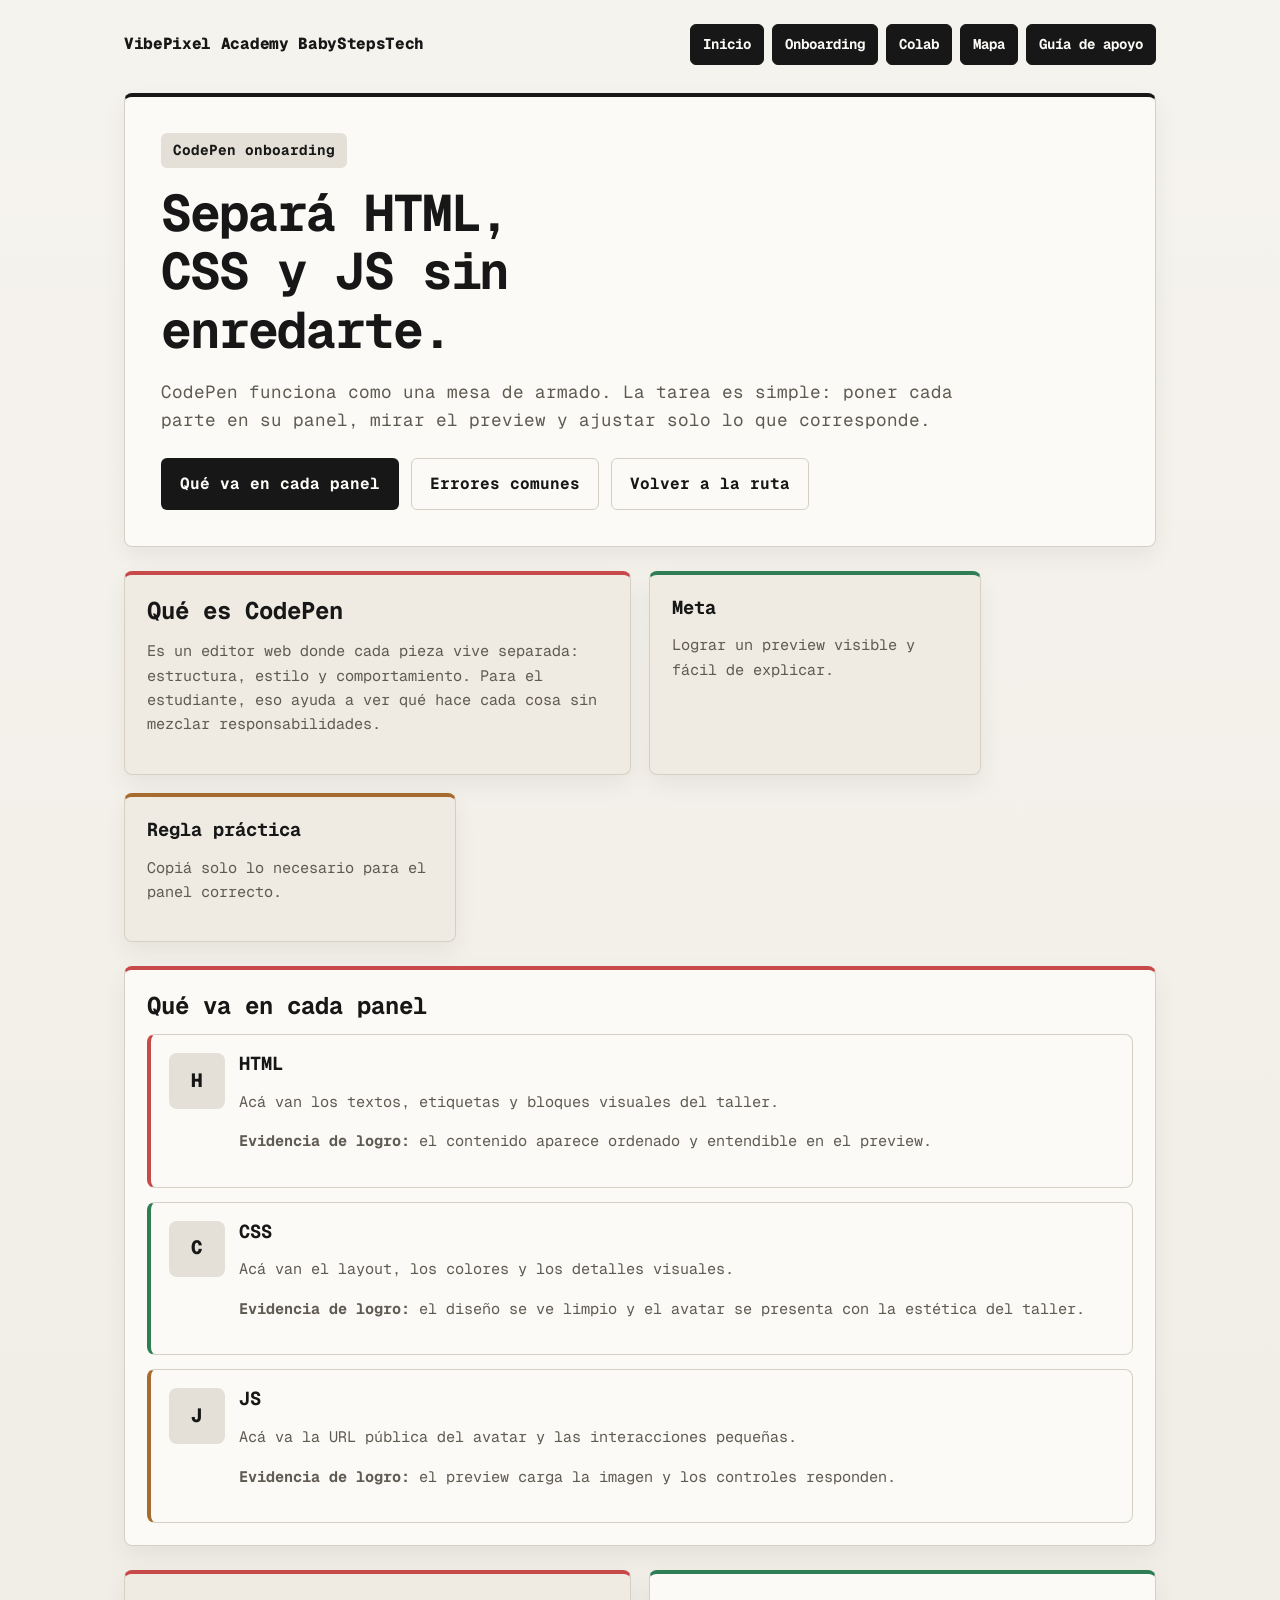
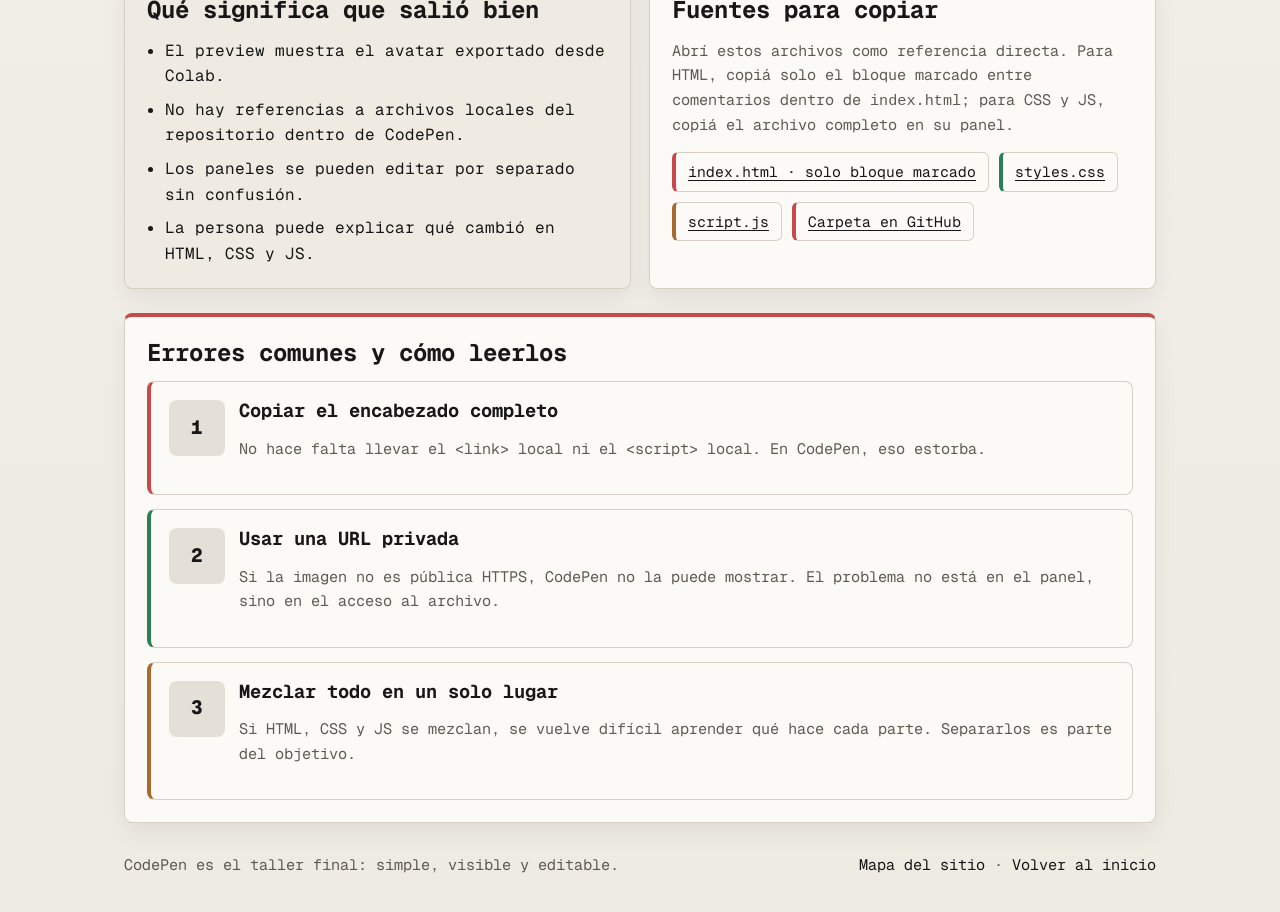
==== codepen-onboarding.html @ ce619fee "docs: add learning route sitemap" ====
<!doctype html>
<html lang="es">
  <head>
    <meta charset="utf-8" />
    <meta name="viewport" content="width=device-width, initial-scale=1" />
    <title>CodePen onboarding | VibePixel Academy BabyStepsTech</title>
    <meta
      name="description"
      content="Guía no técnica para entender qué va en HTML, CSS y JS dentro de CodePen y cómo reconocer que funciona."
    />
    <style>
      @import url("https://fonts.googleapis.com/css2?family=Geist+Mono:wght@400;500;700;800&display=swap");
      :root { color-scheme: light; --bg:#f4f2eb; --surface:#fbfaf6; --surface-alt:#efebe2; --text:#171717; --muted:#5f5a52; --brand:#171717; --brand-soft:#e4e0d7; --border:#d6d0c4; --accent-red:#c84949; --accent-green:#2f7d55; --accent-amber:#a66b2e; --shadow:0 10px 24px rgba(17,17,17,.06); --radius:8px; --max:1080px; }
      * { box-sizing:border-box; } html { scroll-behavior:smooth; }
      body { margin:0; font-family:"Geist Mono", ui-monospace, SFMono-Regular, Menlo, Monaco, Consolas, monospace; color:var(--text); line-height:1.6; background:linear-gradient(180deg,#f5f3ed 0%,#eeebe3 100%); }
      a { color:var(--brand); text-decoration:underline; text-decoration-thickness:1px; text-underline-offset:.18em; } a:hover { text-decoration-thickness:2px; } a:focus-visible, .button:focus-visible { outline:2px solid var(--brand); outline-offset:3px; }
      .shell { max-width:var(--max); margin:0 auto; padding:24px; } .topbar, .footer { display:flex; justify-content:space-between; gap:16px; align-items:center; } .topbar { margin-bottom:28px; } .brand { font-weight:800; letter-spacing:-.02em; } .nav { display:flex; flex-wrap:wrap; gap:8px; } .nav a, .button, .footer a { text-decoration:none; } .nav a { display:inline-flex; align-items:center; min-height:36px; padding:8px 12px; border:1px solid var(--brand); border-radius:6px; background:var(--brand); color:var(--surface); font-size:.88rem; font-weight:700; }
      .hero, .card { background:var(--surface); border:1px solid var(--border); border-top:4px solid var(--brand); border-radius:var(--radius); box-shadow:var(--shadow); } .hero { padding:36px; } .eyebrow { display:inline-flex; align-items:center; gap:8px; margin:0; padding:6px 12px; border-radius:6px; background:var(--brand-soft); color:var(--brand); font-size:.9rem; font-weight:700; }
      h1, h2, h3 { margin:0 0 14px; line-height:1.15; } h1 { max-width:14ch; margin-top:16px; font-size:clamp(2.2rem,4vw,4rem); letter-spacing:-.04em; } .lead { max-width:72ch; color:var(--muted); font-size:1.1rem; } .actions { display:flex; flex-wrap:wrap; gap:12px; margin-top:24px; } .button { display:inline-flex; align-items:center; justify-content:center; padding:12px 18px; border:1px solid transparent; border-radius:6px; font-weight:700; } .button.primary { background:var(--brand); color:var(--surface); } .button.secondary { border-color:var(--border); color:var(--text); }
      .section { margin-top:24px; } .grid { display:grid; gap:18px; } .grid.cards { grid-template-columns:repeat(12, minmax(0, 1fr)); } .card { grid-column:span 4; padding:22px; } .card:nth-of-type(3n + 1) { border-top-color:var(--accent-red); } .card:nth-of-type(3n + 2) { border-top-color:var(--accent-green); } .card:nth-of-type(3n) { border-top-color:var(--accent-amber); } .card.wide { grid-column:span 6; } .card.full { grid-column:1 / -1; } .card.soft { background:var(--surface-alt); } .section-title { font-size:1.5rem; } .meta { color:var(--muted); font-size:.95rem; } .list { margin:0; padding-left:18px; } .list li + li { margin-top:8px; } .timeline { display:grid; gap:14px; } .step { display:grid; grid-template-columns:56px 1fr; gap:14px; align-items:start; padding:18px; border:1px solid var(--border); border-left:4px solid var(--brand); border-radius:var(--radius); background:var(--surface); } .step:nth-child(3n + 1) { border-left-color:var(--accent-red); } .step:nth-child(3n + 2) { border-left-color:var(--accent-green); } .step:nth-child(3n) { border-left-color:var(--accent-amber); } .step-number { display:grid; width:56px; height:56px; place-items:center; border-radius:8px; background:var(--brand-soft); color:var(--brand); font-size:1.2rem; font-weight:800; } .pill-row { display:flex; flex-wrap:wrap; gap:10px; } .pill { padding:7px 12px; border:1px solid var(--border); border-left:4px solid var(--brand); border-radius:6px; background:var(--surface); color:var(--muted); font-size:.92rem; } .pill:nth-child(3n + 1) { border-left-color:var(--accent-red); } .pill:nth-child(3n + 2) { border-left-color:var(--accent-green); } .pill:nth-child(3n) { border-left-color:var(--accent-amber); } .footer { margin:30px 0 10px; color:var(--muted); font-size:.95rem; }
      @media (max-width:860px) { .card, .card.wide { grid-column:1 / -1; } .topbar, .footer { flex-direction:column; align-items:flex-start; } .hero { padding:24px; } } @media (max-width:600px) { .shell { padding:16px; } .step { grid-template-columns:1fr; } .step-number { width:48px; height:48px; } }
    </style>
  </head>
  <body>
    <div class="shell">
      <header class="topbar">
        <div class="brand">VibePixel Academy BabyStepsTech</div>
        <nav class="nav" aria-label="Navegación principal">
          <a href="index.html">Inicio</a>
          <a href="onboarding.html">Onboarding</a>
          <a href="colab-onboarding.html">Colab</a>
          <a href="sitemap.html">Mapa</a>
          <a href="https://github.com/HaroldSthid/VibePixel-AcademyBabyStepsTech/blob/main/artifacts/codepen/README.md">Guía de apoyo</a>
        </nav>
      </header>

      <main>
        <section class="hero">
          <p class="eyebrow">CodePen onboarding</p>
          <h1>Separá HTML, CSS y JS sin enredarte.</h1>
          <p class="lead">CodePen funciona como una mesa de armado. La tarea es simple: poner cada parte en su panel, mirar el preview y ajustar solo lo que corresponde.</p>
          <div class="actions">
            <a class="button primary" href="#paneles">Qué va en cada panel</a>
            <a class="button secondary" href="#errores">Errores comunes</a>
            <a class="button secondary" href="onboarding.html">Volver a la ruta</a>
          </div>
        </section>

        <section class="section grid cards" aria-labelledby="codepen-title">
          <article class="card wide soft">
            <h2 id="codepen-title" class="section-title">Qué es CodePen</h2>
            <p class="meta">Es un editor web donde cada pieza vive separada: estructura, estilo y comportamiento. Para el estudiante, eso ayuda a ver qué hace cada cosa sin mezclar responsabilidades.</p>
          </article>
          <article class="card soft">
            <h3>Meta</h3>
            <p class="meta">Lograr un preview visible y fácil de explicar.</p>
          </article>
          <article class="card soft">
            <h3>Regla práctica</h3>
            <p class="meta">Copiá solo lo necesario para el panel correcto.</p>
          </article>
        </section>

        <section id="paneles" class="section grid cards" aria-labelledby="panel-title">
          <article class="card full">
            <h2 id="panel-title" class="section-title">Qué va en cada panel</h2>
            <div class="timeline">
              <div class="step">
                <div class="step-number">H</div>
                <div>
                  <h3>HTML</h3>
                  <p class="meta">Acá van los textos, etiquetas y bloques visuales del taller.</p>
                  <p class="meta"><strong>Evidencia de logro:</strong> el contenido aparece ordenado y entendible en el preview.</p>
                </div>
              </div>
              <div class="step">
                <div class="step-number">C</div>
                <div>
                  <h3>CSS</h3>
                  <p class="meta">Acá van el layout, los colores y los detalles visuales.</p>
                  <p class="meta"><strong>Evidencia de logro:</strong> el diseño se ve limpio y el avatar se presenta con la estética del taller.</p>
                </div>
              </div>
              <div class="step">
                <div class="step-number">J</div>
                <div>
                  <h3>JS</h3>
                  <p class="meta">Acá va la URL pública del avatar y las interacciones pequeñas.</p>
                  <p class="meta"><strong>Evidencia de logro:</strong> el preview carga la imagen y los controles responden.</p>
                </div>
              </div>
            </div>
          </article>
        </section>

        <section class="section grid cards" aria-labelledby="success-title">
          <article class="card wide soft">
            <h2 id="success-title" class="section-title">Qué significa que salió bien</h2>
            <ul class="list">
              <li>El preview muestra el avatar exportado desde Colab.</li>
              <li>No hay referencias a archivos locales del repositorio dentro de CodePen.</li>
              <li>Los paneles se pueden editar por separado sin confusión.</li>
              <li>La persona puede explicar qué cambió en HTML, CSS y JS.</li>
            </ul>
          </article>
          <article class="card wide">
            <h2 class="section-title">Fuentes para copiar</h2>
            <p class="meta">Abrí estos archivos como referencia directa. Para HTML, copiá solo el bloque marcado entre comentarios dentro de <code>index.html</code>; para CSS y JS, copiá el archivo completo en su panel.</p>
            <div class="pill-row">
              <span class="pill"><a href="artifacts/codepen/index.html">index.html · solo bloque marcado</a></span>
              <span class="pill"><a href="artifacts/codepen/styles.css">styles.css</a></span>
              <span class="pill"><a href="artifacts/codepen/script.js">script.js</a></span>
              <span class="pill"><a href="https://github.com/HaroldSthid/VibePixel-AcademyBabyStepsTech/tree/main/artifacts/codepen">Carpeta en GitHub</a></span>
            </div>
          </article>
        </section>

        <section id="errores" class="section grid cards" aria-labelledby="mistakes-title">
          <article class="card full">
            <h2 id="mistakes-title" class="section-title">Errores comunes y cómo leerlos</h2>
            <div class="timeline">
              <div class="step">
                <div class="step-number">1</div>
                <div>
                  <h3>Copiar el encabezado completo</h3>
                  <p class="meta">No hace falta llevar el &lt;link&gt; local ni el &lt;script&gt; local. En CodePen, eso estorba.</p>
                </div>
              </div>
              <div class="step">
                <div class="step-number">2</div>
                <div>
                  <h3>Usar una URL privada</h3>
                  <p class="meta">Si la imagen no es pública HTTPS, CodePen no la puede mostrar. El problema no está en el panel, sino en el acceso al archivo.</p>
                </div>
              </div>
              <div class="step">
                <div class="step-number">3</div>
                <div>
                  <h3>Mezclar todo en un solo lugar</h3>
                  <p class="meta">Si HTML, CSS y JS se mezclan, se vuelve difícil aprender qué hace cada parte. Separarlos es parte del objetivo.</p>
                </div>
              </div>
            </div>
          </article>
        </section>
      </main>

      <footer class="footer">
        <span>CodePen es el taller final: simple, visible y editable.</span>
        <span><a href="sitemap.html">Mapa del sitio</a> · <a href="index.html">Volver al inicio</a></span>
      </footer>
    </div>
  </body>
</html>
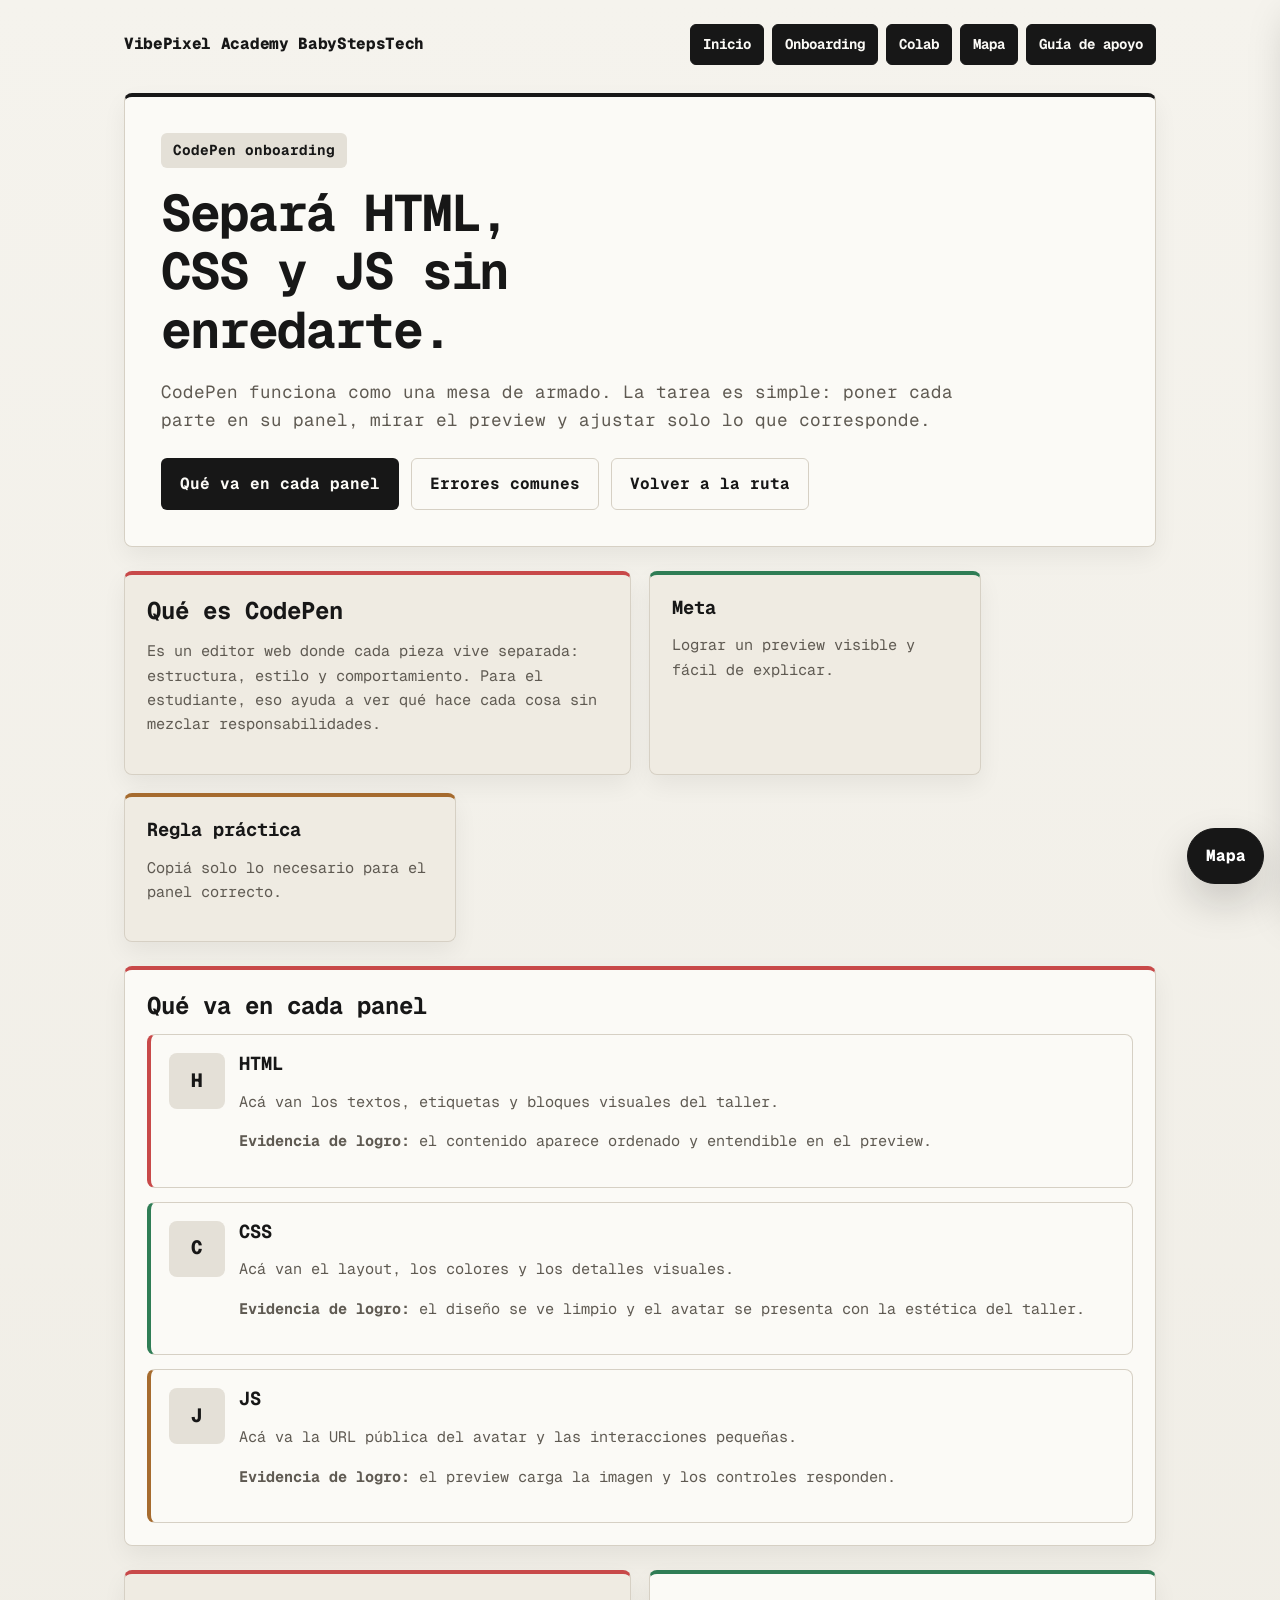
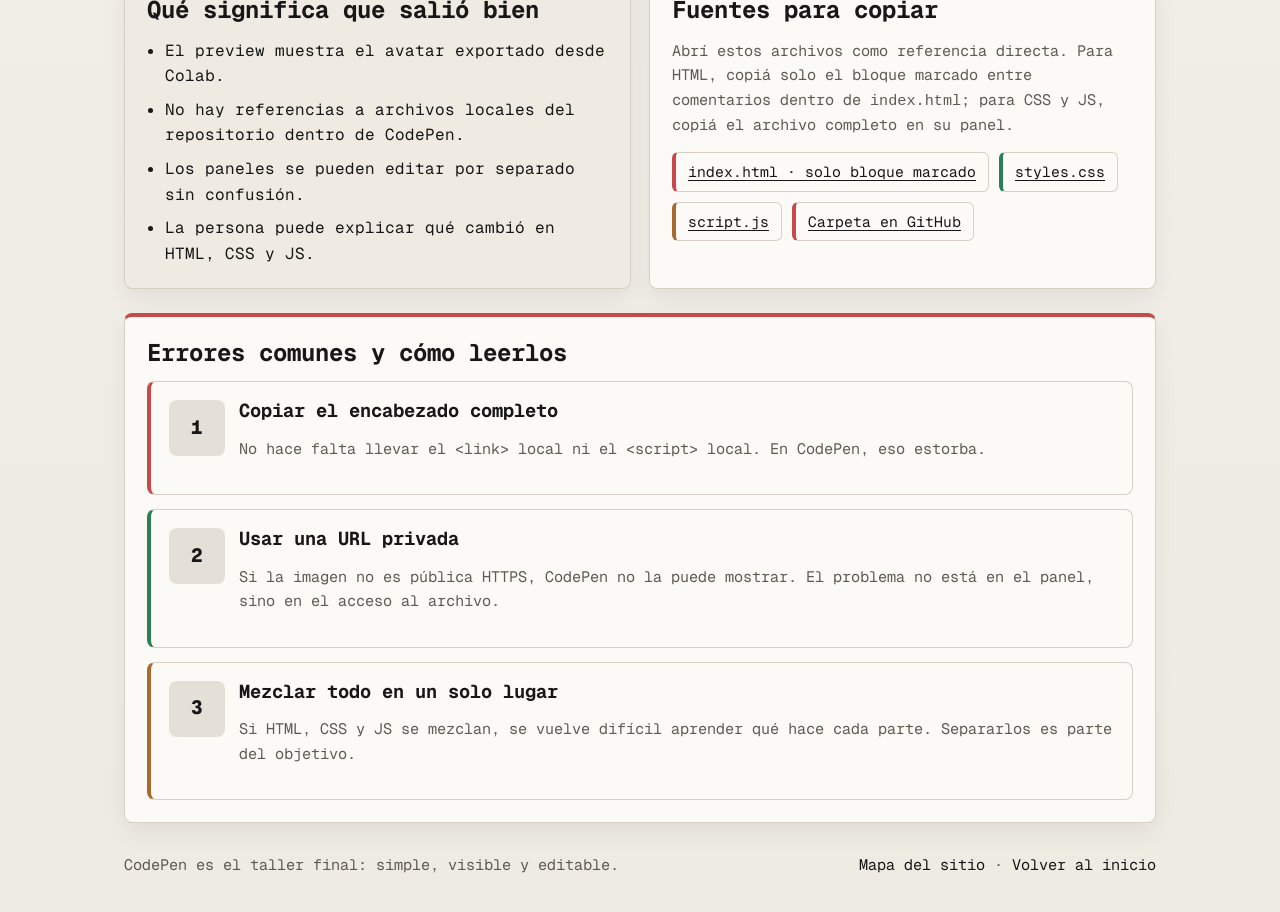
==== commit 65e95461: "feat: add persistent learning map" ====
--- a/codepen-onboarding.html
+++ b/codepen-onboarding.html
@@ -8,6 +8,7 @@
       name="description"
       content="Guía no técnica para entender qué va en HTML, CSS y JS dentro de CodePen y cómo reconocer que funciona."
     />
+    <link rel="stylesheet" href="assets/site-map.css" />
     <style>
       @import url("https://fonts.googleapis.com/css2?family=Geist+Mono:wght@400;500;700;800&display=swap");
       :root { color-scheme: light; --bg:#f4f2eb; --surface:#fbfaf6; --surface-alt:#efebe2; --text:#171717; --muted:#5f5a52; --brand:#171717; --brand-soft:#e4e0d7; --border:#d6d0c4; --accent-red:#c84949; --accent-green:#2f7d55; --accent-amber:#a66b2e; --shadow:0 10px 24px rgba(17,17,17,.06); --radius:8px; --max:1080px; }
@@ -21,7 +22,7 @@
       @media (max-width:860px) { .card, .card.wide { grid-column:1 / -1; } .topbar, .footer { flex-direction:column; align-items:flex-start; } .hero { padding:24px; } } @media (max-width:600px) { .shell { padding:16px; } .step { grid-template-columns:1fr; } .step-number { width:48px; height:48px; } }
     </style>
   </head>
-  <body>
+  <body data-site-key="codepen" data-site-root="">
     <div class="shell">
       <header class="topbar">
         <div class="brand">VibePixel Academy BabyStepsTech</div>
@@ -150,5 +151,6 @@
         <span><a href="sitemap.html">Mapa del sitio</a> · <a href="index.html">Volver al inicio</a></span>
       </footer>
     </div>
+    <script src="assets/site-map.js" defer></script>
   </body>
 </html>
--- a/assets/site-map.css
+++ b/assets/site-map.css
@@ -0,0 +1,262 @@
+.site-map,
+.site-map * {
+  box-sizing: border-box;
+}
+
+.site-map {
+  --site-map-bg: var(--surface, #fbfaf6);
+  --site-map-bg-alt: var(--surface-alt, #efebe2);
+  --site-map-text: var(--text, #171717);
+  --site-map-muted: var(--muted, #5f5a52);
+  --site-map-border: var(--border, #d6d0c4);
+  --site-map-brand: var(--brand, #171717);
+  --site-map-shadow: 0 18px 40px rgba(17, 17, 17, 0.18);
+}
+
+.site-map__toggle {
+  position: fixed;
+  right: 1rem;
+  bottom: 1rem;
+  z-index: 70;
+  display: inline-flex;
+  align-items: center;
+  justify-content: center;
+  gap: 0.5rem;
+  min-height: 3rem;
+  padding: 0.9rem 1.1rem;
+  border: 1px solid var(--site-map-brand);
+  border-radius: 999px;
+  background: var(--site-map-brand);
+  color: #fff;
+  font: inherit;
+  font-weight: 800;
+  letter-spacing: -0.01em;
+  box-shadow: var(--site-map-shadow);
+  cursor: pointer;
+}
+
+.site-map__toggle:hover,
+.site-map__toggle:focus-visible {
+  transform: translateY(-1px);
+}
+
+.site-map__overlay {
+  position: fixed;
+  inset: 0;
+  z-index: 60;
+  background: rgba(17, 17, 17, 0.34);
+  opacity: 0;
+  pointer-events: none;
+  transition: opacity 180ms ease;
+}
+
+.site-map__drawer {
+  position: fixed;
+  top: 0;
+  right: 0;
+  z-index: 65;
+  width: min(30rem, 92vw);
+  height: 100vh;
+  transform: translateX(102%);
+  transition: transform 220ms ease;
+}
+
+.site-map__panel {
+  display: flex;
+  flex-direction: column;
+  gap: 1rem;
+  width: 100%;
+  height: 100%;
+  padding: 1rem;
+  overflow: auto;
+  border-left: 1px solid var(--site-map-border);
+  background: var(--site-map-bg);
+  color: var(--site-map-text);
+  box-shadow: var(--site-map-shadow);
+}
+
+.site-map[data-open="true"] .site-map__drawer {
+  transform: translateX(0);
+}
+
+.site-map[data-open="true"] .site-map__overlay {
+  opacity: 1;
+  pointer-events: auto;
+}
+
+.site-map__header {
+  display: flex;
+  align-items: flex-start;
+  justify-content: space-between;
+  gap: 1rem;
+}
+
+.site-map__eyebrow {
+  margin: 0 0 0.25rem;
+  color: var(--site-map-muted);
+  font-size: 0.76rem;
+  letter-spacing: 0.08em;
+  text-transform: uppercase;
+}
+
+.site-map__title {
+  margin: 0;
+  font-size: 1.2rem;
+  line-height: 1.2;
+}
+
+.site-map__close {
+  appearance: none;
+  border: 1px solid var(--site-map-border);
+  border-radius: 999px;
+  background: var(--site-map-bg-alt);
+  color: var(--site-map-text);
+  padding: 0.55rem 0.8rem;
+  font: inherit;
+  font-weight: 700;
+  cursor: pointer;
+}
+
+.site-map__close:hover,
+.site-map__close:focus-visible {
+  border-color: var(--site-map-brand);
+}
+
+.site-map__current,
+.site-map__tree-item,
+.site-map__secondary {
+  border: 1px solid var(--site-map-border);
+  border-radius: 14px;
+  background: #fff;
+}
+
+.site-map__current {
+  padding: 0.9rem;
+}
+
+.site-map__current-label {
+  margin: 0 0 0.25rem;
+  color: var(--site-map-muted);
+  font-size: 0.8rem;
+  text-transform: uppercase;
+  letter-spacing: 0.06em;
+}
+
+.site-map__current-name {
+  margin: 0 0 0.35rem;
+  font-size: 1.05rem;
+}
+
+.site-map__context {
+  margin: 0;
+  color: var(--site-map-muted);
+  font-size: 0.92rem;
+}
+
+.site-map__tree {
+  display: grid;
+  gap: 0.75rem;
+}
+
+.site-map__tree-list {
+  list-style: none;
+  margin: 0;
+  padding: 0;
+  display: grid;
+  gap: 0.75rem;
+}
+
+.site-map__tree-item {
+  padding: 0.85rem 0.9rem;
+}
+
+.site-map__tree-item--current {
+  border-color: var(--site-map-brand);
+  box-shadow: inset 0 0 0 1px var(--site-map-brand);
+}
+
+.site-map__link {
+  display: inline-flex;
+  align-items: center;
+  gap: 0.45rem;
+  color: var(--site-map-text);
+  text-decoration: none;
+  font-weight: 800;
+}
+
+.site-map__link:hover,
+.site-map__link:focus-visible {
+  text-decoration: underline;
+  text-underline-offset: 0.18em;
+}
+
+.site-map__badge {
+  display: inline-flex;
+  align-items: center;
+  padding: 0.15rem 0.5rem;
+  border-radius: 999px;
+  background: var(--site-map-bg-alt);
+  color: var(--site-map-muted);
+  font-size: 0.78rem;
+  font-weight: 700;
+}
+
+.site-map__badge--current {
+  background: rgba(17, 17, 17, 0.08);
+  color: var(--site-map-brand);
+}
+
+.site-map__hint {
+  margin: 0.4rem 0 0;
+  color: var(--site-map-muted);
+  font-size: 0.9rem;
+}
+
+.site-map__note {
+  display: inline-flex;
+  margin-top: 0.45rem;
+  padding: 0.25rem 0.55rem;
+  border-radius: 999px;
+  background: var(--site-map-bg-alt);
+  color: var(--site-map-muted);
+  font-size: 0.8rem;
+  font-weight: 700;
+}
+
+.site-map__secondary {
+  padding: 0.85rem 0.9rem;
+}
+
+.site-map__secondary-title {
+  margin: 0 0 0.35rem;
+  font-size: 0.95rem;
+}
+
+.site-map__secondary-links {
+  display: flex;
+  flex-wrap: wrap;
+  gap: 0.5rem;
+}
+
+.site-map__secondary-links a {
+  color: var(--site-map-text);
+}
+
+@media (max-width: 720px) {
+  .site-map__drawer {
+    width: min(100vw, 30rem);
+  }
+
+  .site-map__toggle {
+    right: 0.75rem;
+    bottom: 0.75rem;
+  }
+}
+
+@media (prefers-reduced-motion: reduce) {
+  .site-map__drawer,
+  .site-map__overlay,
+  .site-map__toggle {
+    transition: none;
+  }
+}
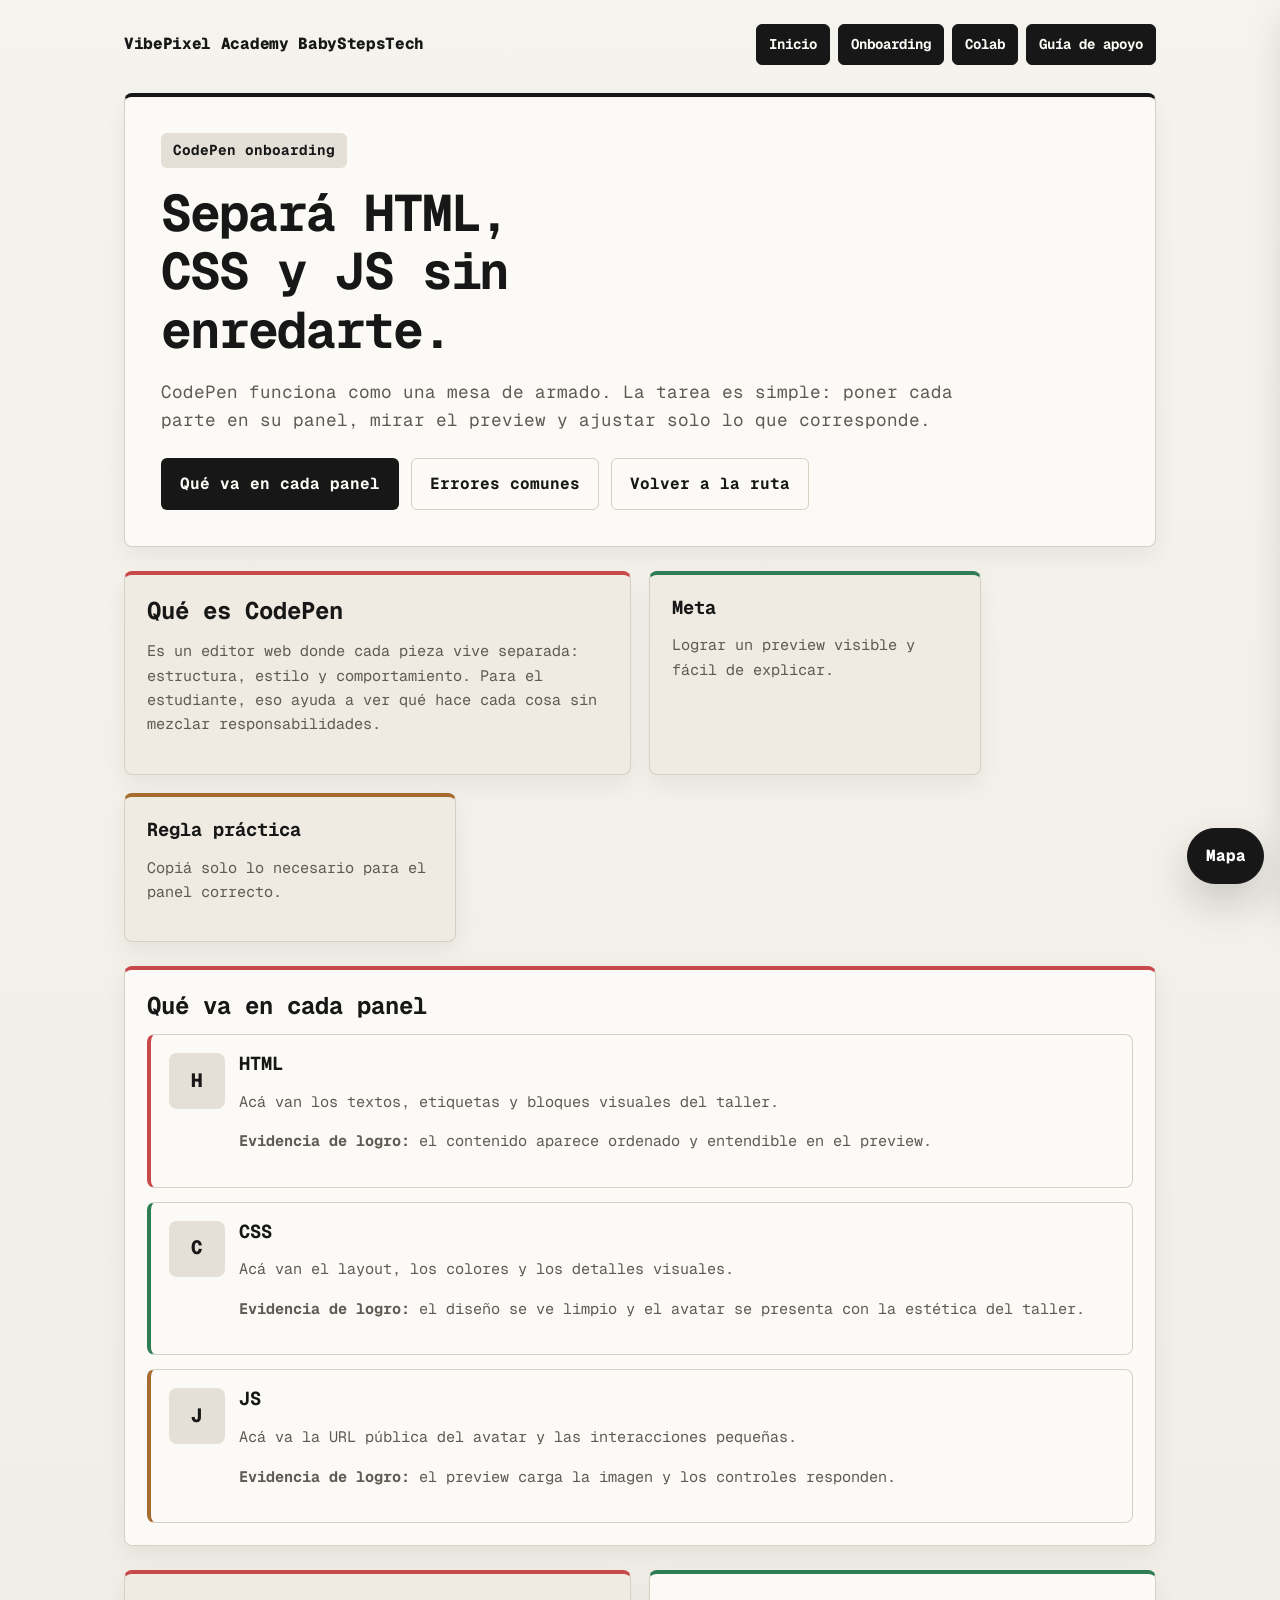
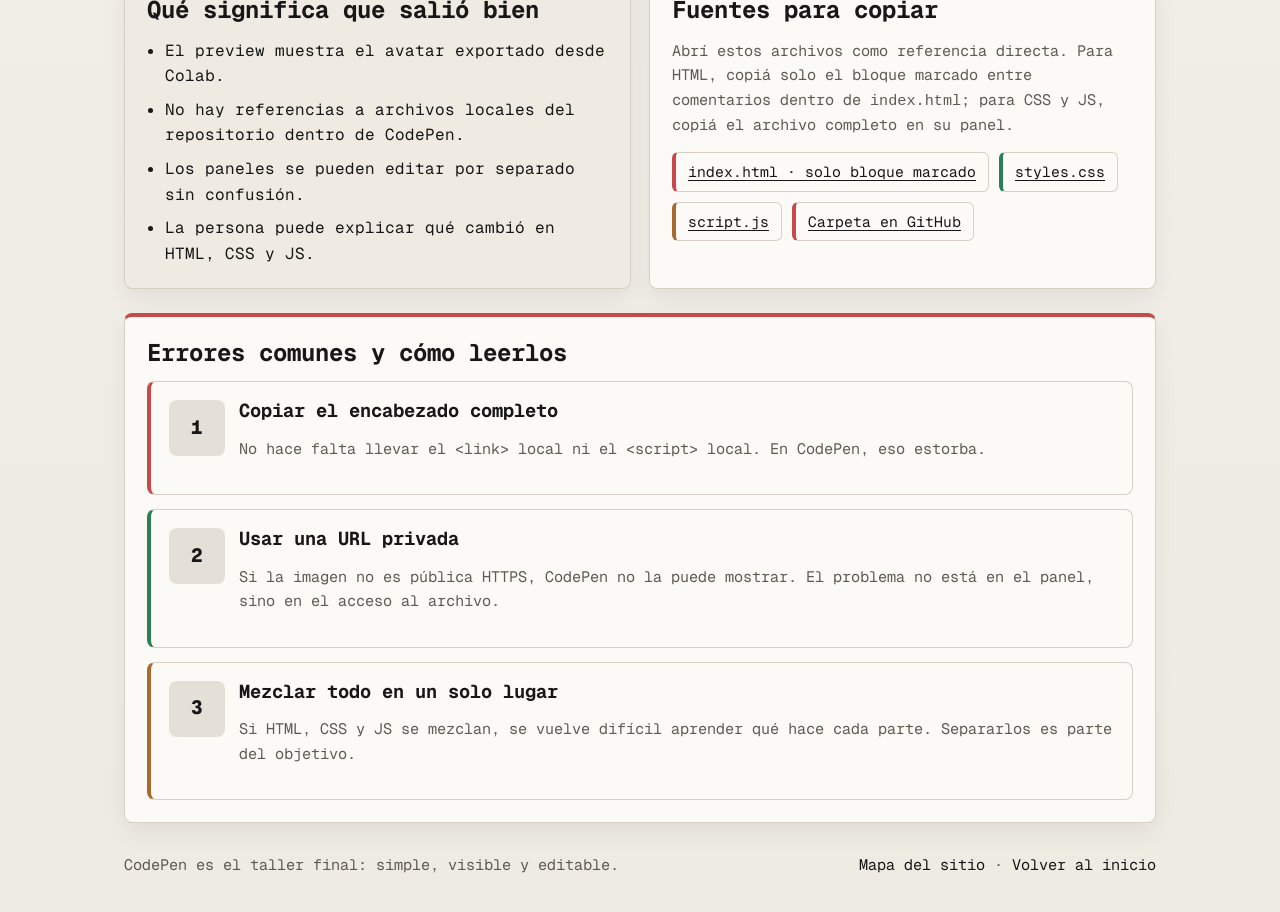
==== commit bab30298: "fix: improve learning map accessibility" ====
--- a/codepen-onboarding.html
+++ b/codepen-onboarding.html
@@ -30,7 +30,6 @@
           <a href="index.html">Inicio</a>
           <a href="onboarding.html">Onboarding</a>
           <a href="colab-onboarding.html">Colab</a>
-          <a href="sitemap.html">Mapa</a>
           <a href="https://github.com/HaroldSthid/VibePixel-AcademyBabyStepsTech/blob/main/artifacts/codepen/README.md">Guía de apoyo</a>
         </nav>
       </header>
--- a/assets/site-map.css
+++ b/assets/site-map.css
@@ -212,15 +212,40 @@
   font-size: 0.9rem;
 }
 
-.site-map__note {
-  display: inline-flex;
-  margin-top: 0.45rem;
-  padding: 0.25rem 0.55rem;
-  border-radius: 999px;
-  background: var(--site-map-bg-alt);
-  color: var(--site-map-muted);
-  font-size: 0.8rem;
-  font-weight: 700;
+.site-map__alert {
+  display: flex;
+  gap: 0.7rem;
+  align-items: flex-start;
+  margin-top: 0.65rem;
+  padding: 0.8rem 0.9rem;
+  border-left: 4px solid #a46a00;
+  border-radius: 12px;
+  background: #fff6e3;
+  color: #6b4700;
+}
+
+.site-map__alert-icon {
+  flex: 0 0 auto;
+  width: 1.05rem;
+  height: 1.05rem;
+  margin-top: 0.1rem;
+}
+
+.site-map__alert-body {
+  min-width: 0;
+}
+
+.site-map__alert-title {
+  display: block;
+  margin-bottom: 0.1rem;
+  font-size: 0.85rem;
+  font-weight: 800;
+}
+
+.site-map__alert-text {
+  margin: 0;
+  font-size: 0.84rem;
+  color: inherit;
 }
 
 .site-map__secondary {
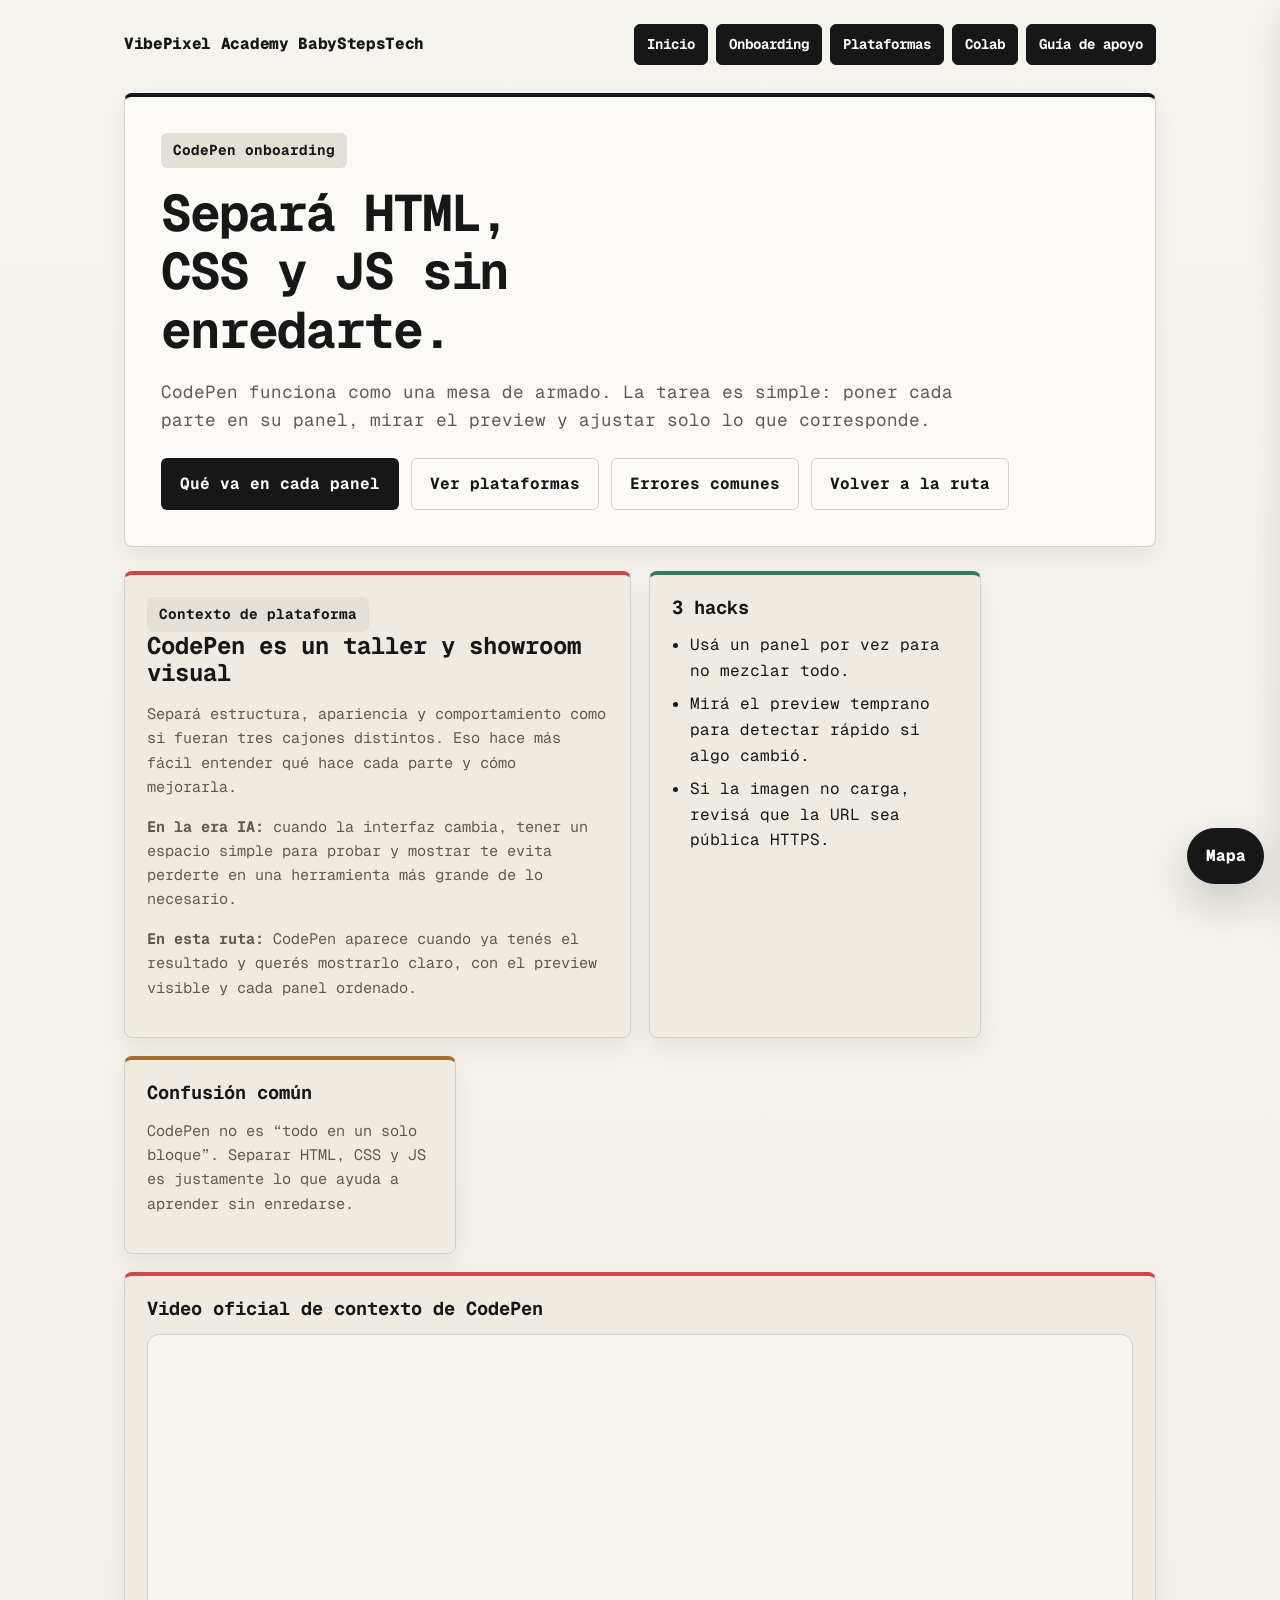
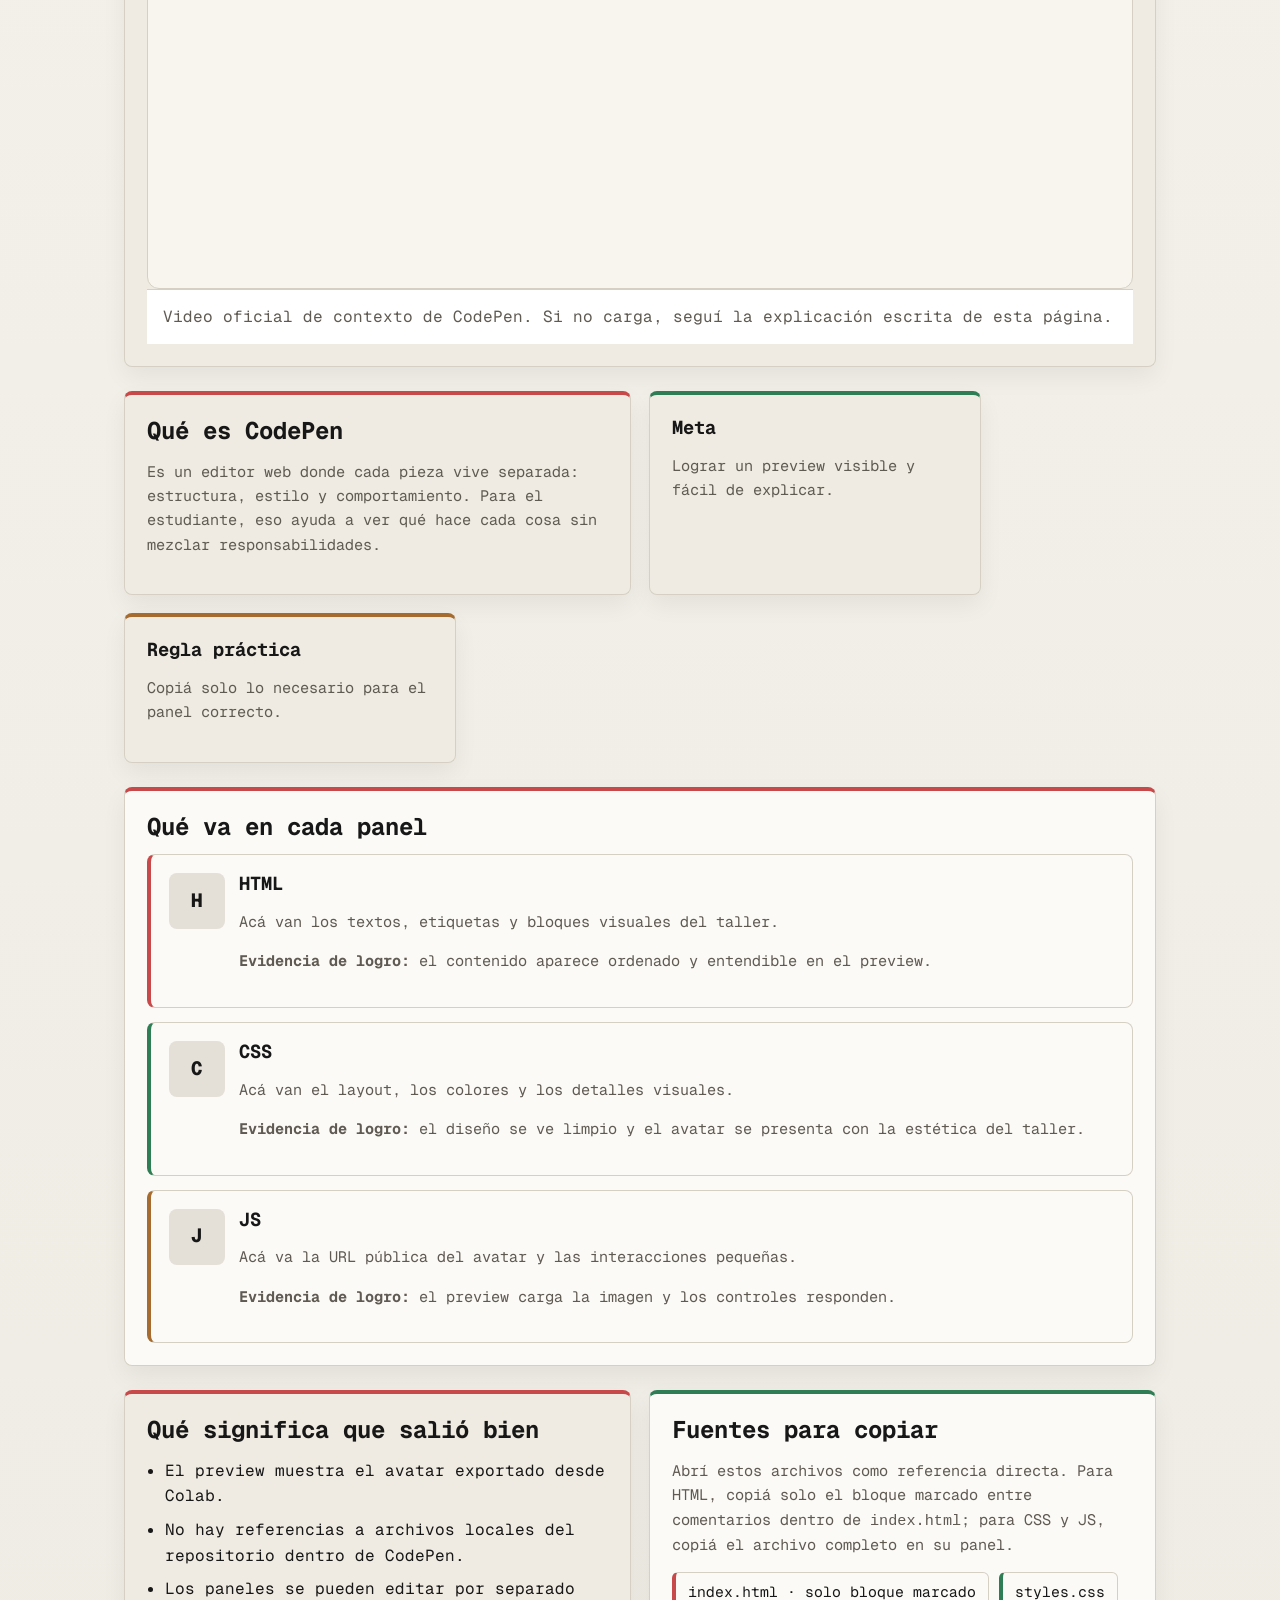
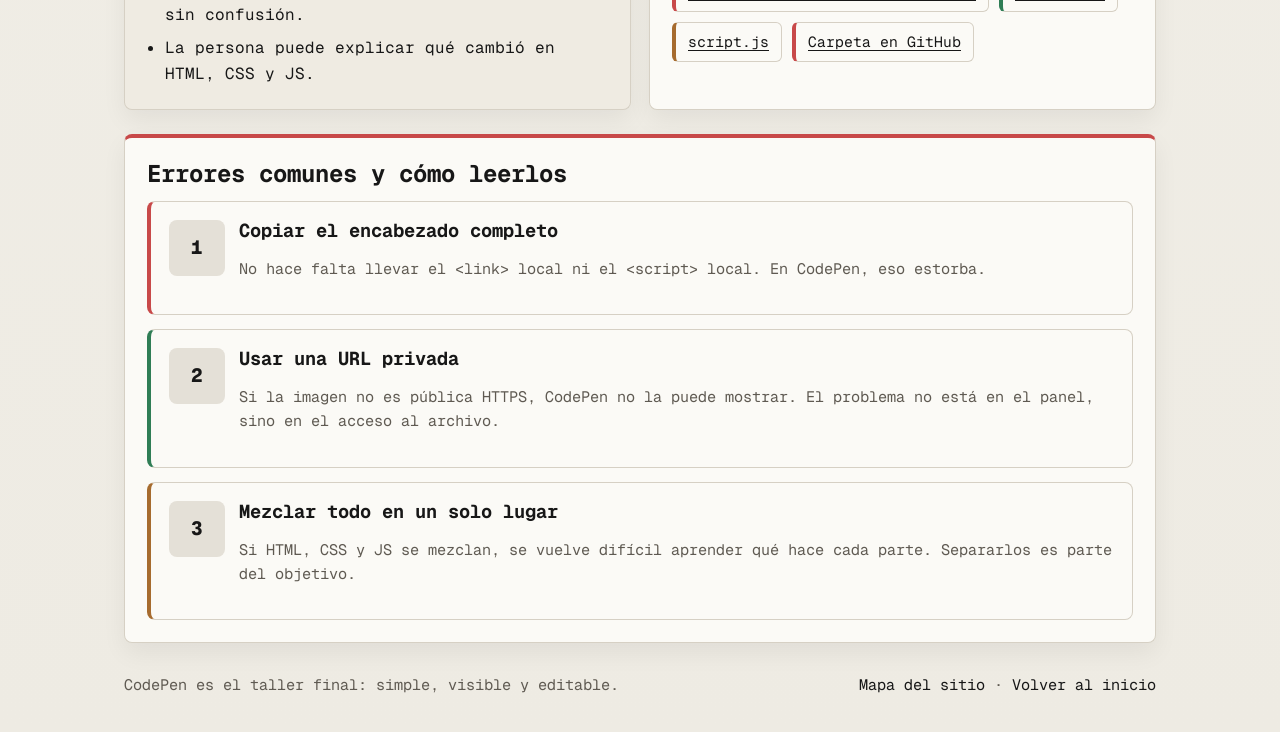
==== commit 04b83af8: "docs: add platform context videos" ====
--- a/codepen-onboarding.html
+++ b/codepen-onboarding.html
@@ -29,6 +29,7 @@
         <nav class="nav" aria-label="Navegación principal">
           <a href="index.html">Inicio</a>
           <a href="onboarding.html">Onboarding</a>
+          <a href="platforms.html">Plataformas</a>
           <a href="colab-onboarding.html">Colab</a>
           <a href="https://github.com/HaroldSthid/VibePixel-AcademyBabyStepsTech/blob/main/artifacts/codepen/README.md">Guía de apoyo</a>
         </nav>
@@ -41,9 +42,39 @@
           <p class="lead">CodePen funciona como una mesa de armado. La tarea es simple: poner cada parte en su panel, mirar el preview y ajustar solo lo que corresponde.</p>
           <div class="actions">
             <a class="button primary" href="#paneles">Qué va en cada panel</a>
+            <a class="button secondary" href="platforms.html">Ver plataformas</a>
             <a class="button secondary" href="#errores">Errores comunes</a>
             <a class="button secondary" href="onboarding.html">Volver a la ruta</a>
           </div>
+        </section>
+
+        <section class="section grid cards" aria-labelledby="contexto-title">
+          <article class="card wide soft">
+            <p class="eyebrow">Contexto de plataforma</p>
+            <h2 id="contexto-title" class="section-title">CodePen es un taller y showroom visual</h2>
+            <p class="meta">Separá estructura, apariencia y comportamiento como si fueran tres cajones distintos. Eso hace más fácil entender qué hace cada parte y cómo mejorarla.</p>
+            <p class="meta"><strong>En la era IA:</strong> cuando la interfaz cambia, tener un espacio simple para probar y mostrar te evita perderte en una herramienta más grande de lo necesario.</p>
+            <p class="meta"><strong>En esta ruta:</strong> CodePen aparece cuando ya tenés el resultado y querés mostrarlo claro, con el preview visible y cada panel ordenado.</p>
+          </article>
+          <article class="card soft">
+            <h3>3 hacks</h3>
+            <ul class="list">
+              <li>Usá un panel por vez para no mezclar todo.</li>
+              <li>Mirá el preview temprano para detectar rápido si algo cambió.</li>
+              <li>Si la imagen no carga, revisá que la URL sea pública HTTPS.</li>
+            </ul>
+          </article>
+          <article class="card soft">
+            <h3>Confusión común</h3>
+            <p class="meta">CodePen no es “todo en un solo bloque”. Separar HTML, CSS y JS es justamente lo que ayuda a aprender sin enredarse.</p>
+          </article>
+          <article class="card full soft">
+            <h3>Video oficial de contexto de CodePen</h3>
+            <div class="video-shell" style="margin-top:14px;border:1px solid var(--border);border-radius:12px;overflow:hidden;background:#f8f5ee;">
+              <iframe title="Video oficial de contexto de CodePen" loading="lazy" referrerpolicy="strict-origin-when-cross-origin" style="display:block;width:100%;aspect-ratio:16 / 9;border:0;" src="https://www.youtube.com/embed/HdrXHPRHUQE" allow="accelerometer; autoplay; clipboard-write; encrypted-media; gyroscope; picture-in-picture; web-share" allowfullscreen></iframe>
+            </div>
+            <p class="video-copy" style="margin:0;padding:14px 16px;border-top:1px solid var(--border);background:#fff;color:var(--muted);">Video oficial de contexto de CodePen. Si no carga, seguí la explicación escrita de esta página.</p>
+          </article>
         </section>
 
         <section class="section grid cards" aria-labelledby="codepen-title">
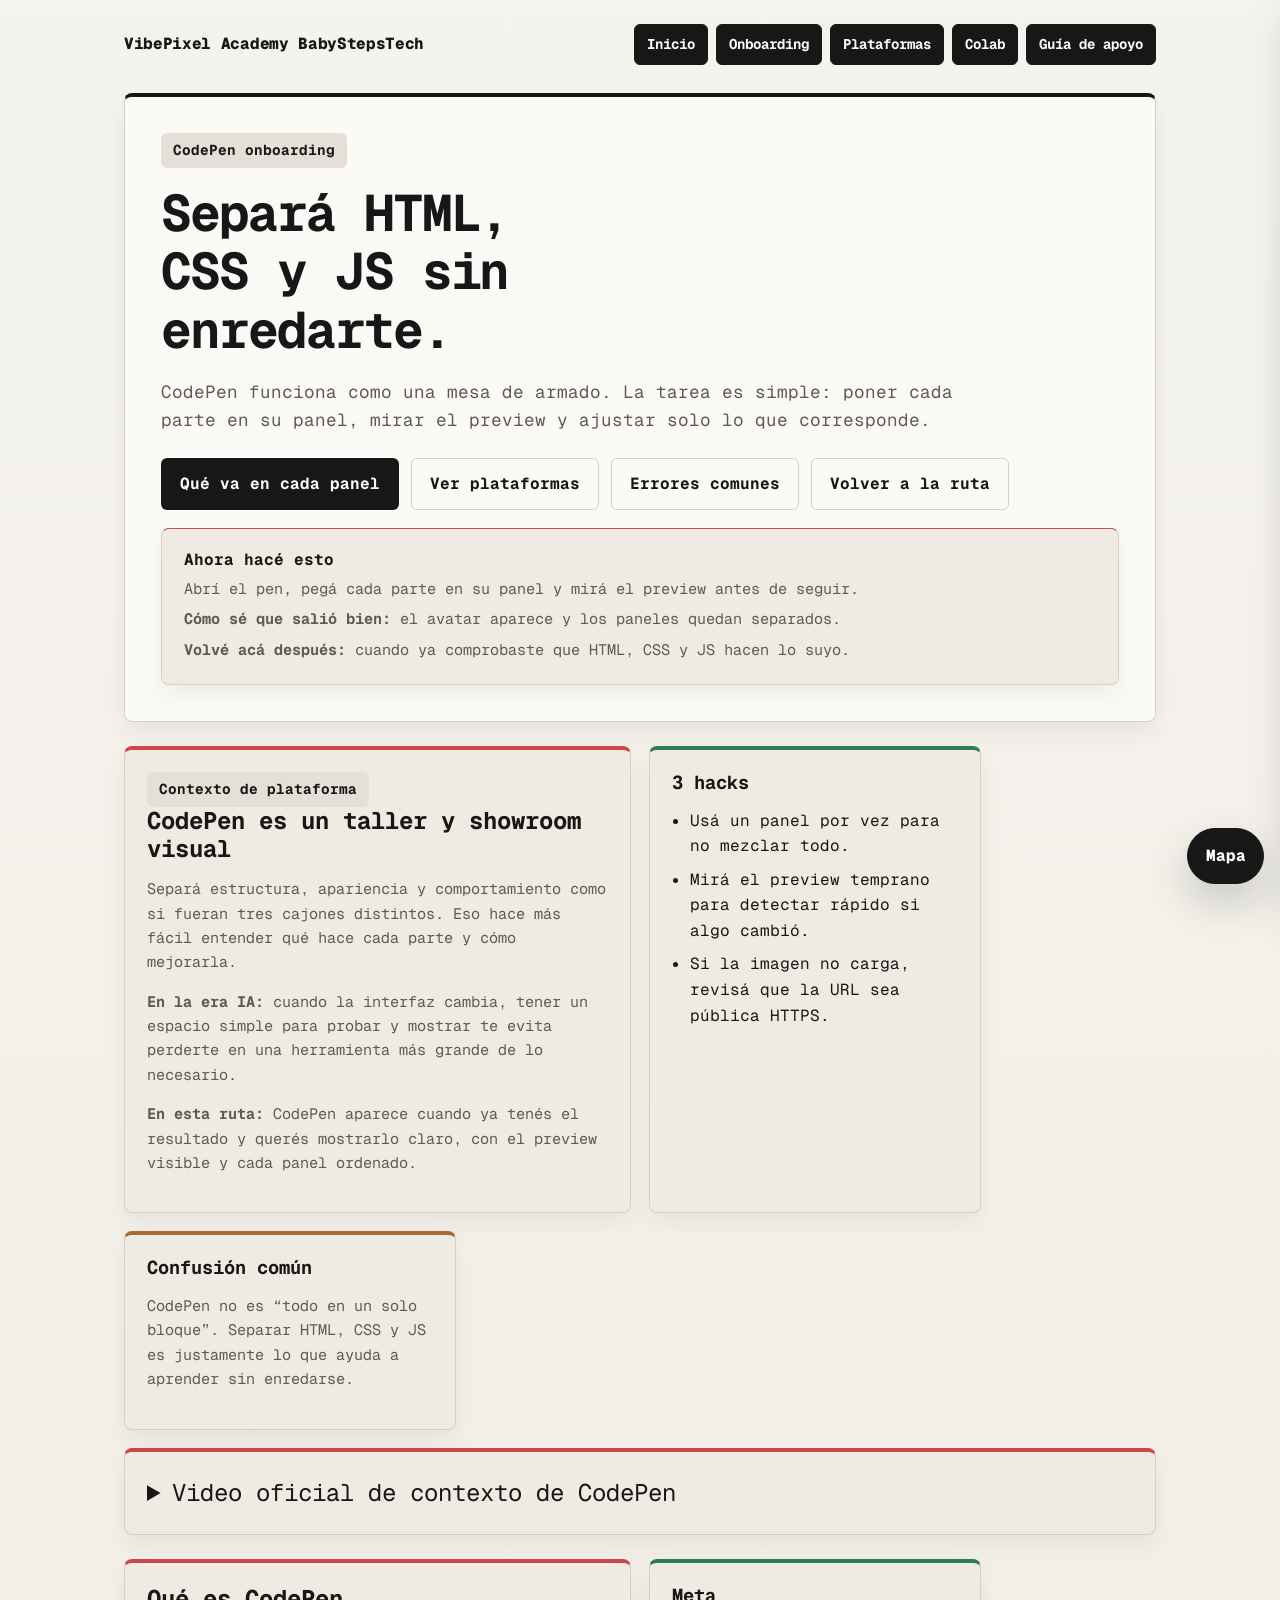
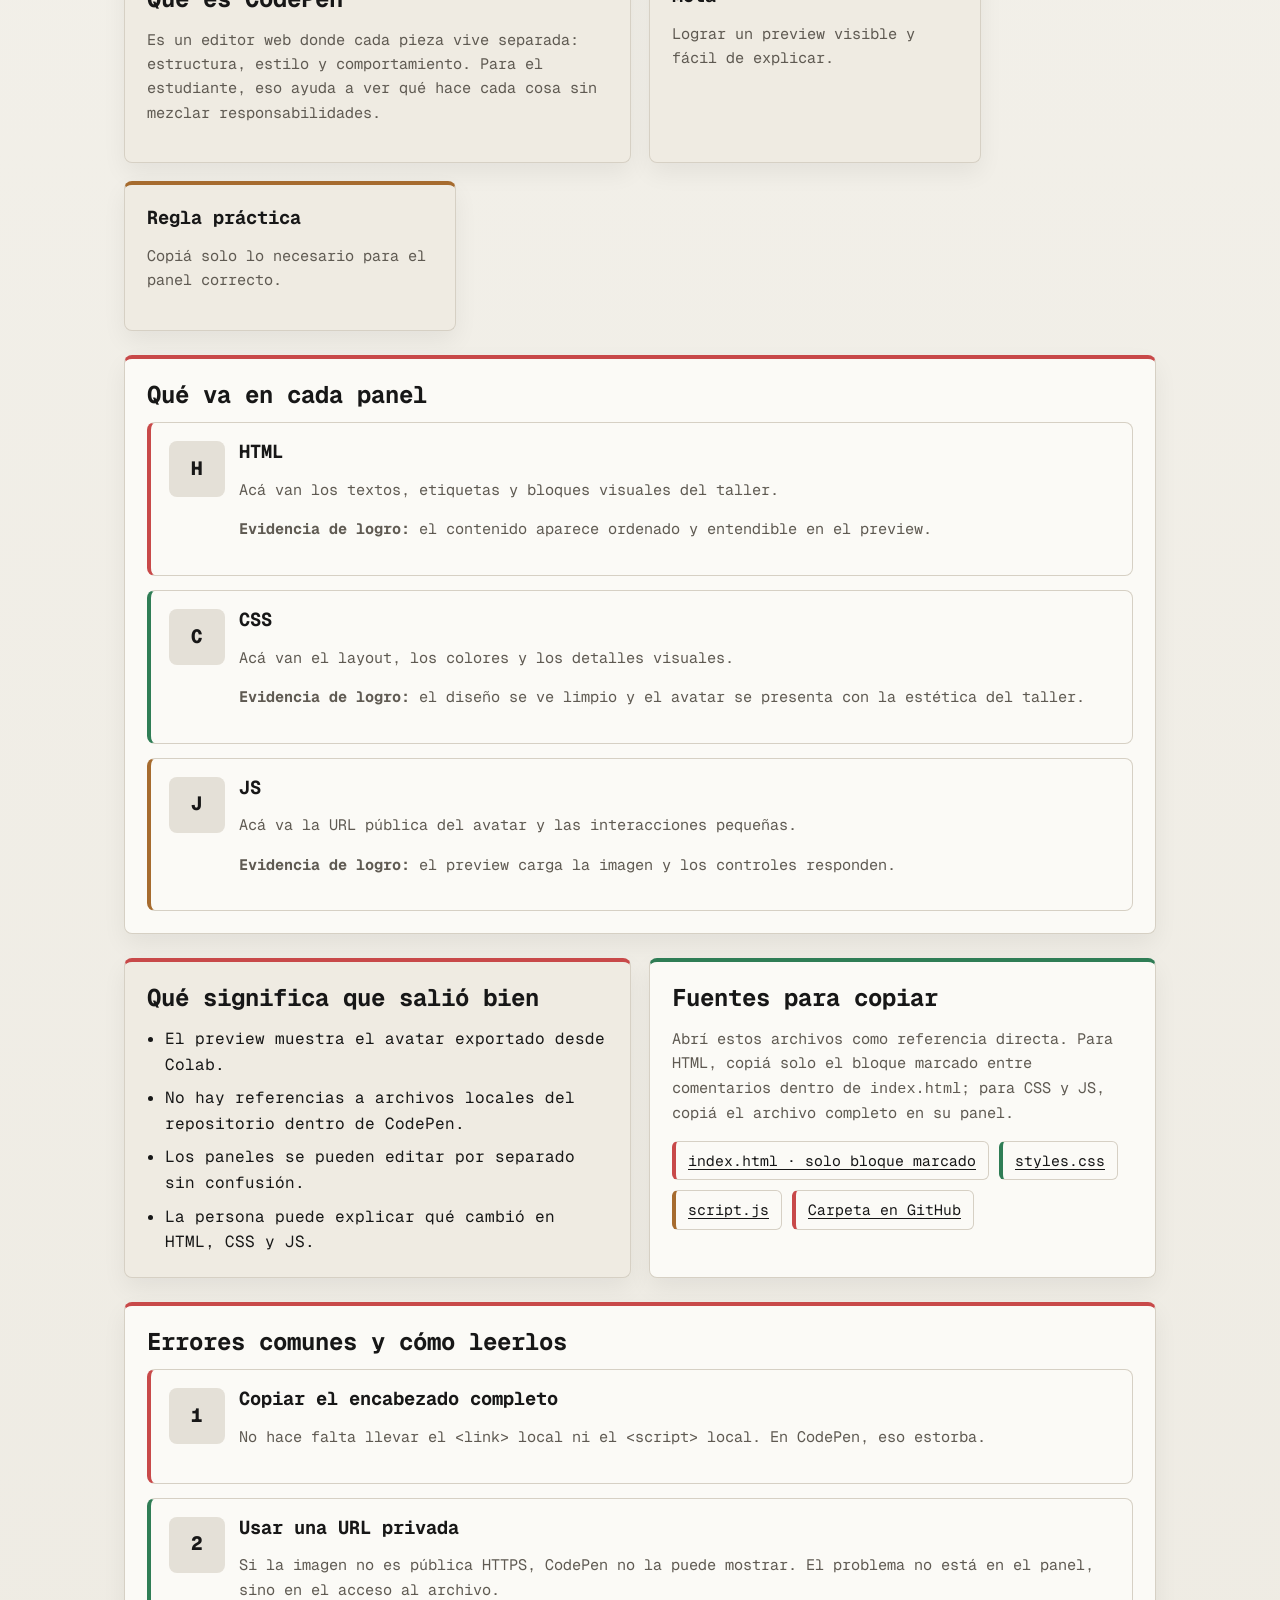
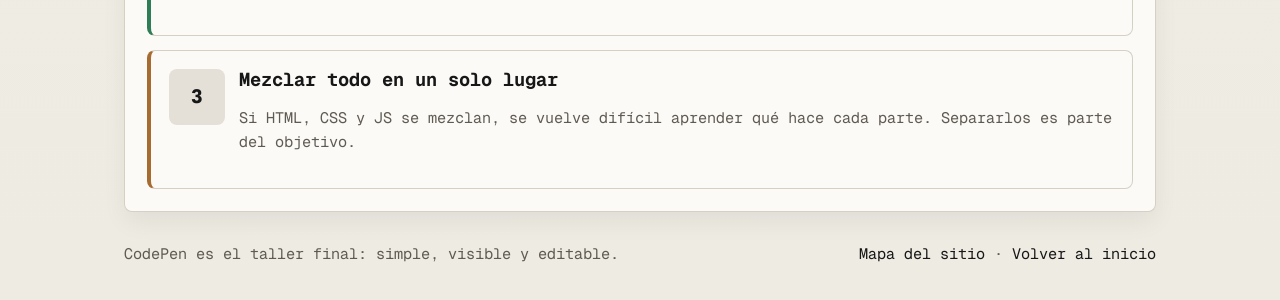
==== commit 09bcade4: "docs: reduce learner UI overload" ====
--- a/codepen-onboarding.html
+++ b/codepen-onboarding.html
@@ -17,7 +17,7 @@
       a { color:var(--brand); text-decoration:underline; text-decoration-thickness:1px; text-underline-offset:.18em; } a:hover { text-decoration-thickness:2px; } a:focus-visible, .button:focus-visible { outline:2px solid var(--brand); outline-offset:3px; }
       .shell { max-width:var(--max); margin:0 auto; padding:24px; } .topbar, .footer { display:flex; justify-content:space-between; gap:16px; align-items:center; } .topbar { margin-bottom:28px; } .brand { font-weight:800; letter-spacing:-.02em; } .nav { display:flex; flex-wrap:wrap; gap:8px; } .nav a, .button, .footer a { text-decoration:none; } .nav a { display:inline-flex; align-items:center; min-height:36px; padding:8px 12px; border:1px solid var(--brand); border-radius:6px; background:var(--brand); color:var(--surface); font-size:.88rem; font-weight:700; }
       .hero, .card { background:var(--surface); border:1px solid var(--border); border-top:4px solid var(--brand); border-radius:var(--radius); box-shadow:var(--shadow); } .hero { padding:36px; } .eyebrow { display:inline-flex; align-items:center; gap:8px; margin:0; padding:6px 12px; border-radius:6px; background:var(--brand-soft); color:var(--brand); font-size:.9rem; font-weight:700; }
-      h1, h2, h3 { margin:0 0 14px; line-height:1.15; } h1 { max-width:14ch; margin-top:16px; font-size:clamp(2.2rem,4vw,4rem); letter-spacing:-.04em; } .lead { max-width:72ch; color:var(--muted); font-size:1.1rem; } .actions { display:flex; flex-wrap:wrap; gap:12px; margin-top:24px; } .button { display:inline-flex; align-items:center; justify-content:center; padding:12px 18px; border:1px solid transparent; border-radius:6px; font-weight:700; } .button.primary { background:var(--brand); color:var(--surface); } .button.secondary { border-color:var(--border); color:var(--text); }
+      h1, h2, h3 { margin:0 0 14px; line-height:1.15; } h1 { max-width:14ch; margin-top:16px; font-size:clamp(2.2rem,4vw,4rem); letter-spacing:-.04em; } .lead { max-width:72ch; color:var(--muted); font-size:1.1rem; } .actions { display:flex; flex-wrap:wrap; gap:12px; margin-top:24px; } .button { display:inline-flex; align-items:center; justify-content:center; padding:12px 18px; border:1px solid transparent; border-radius:6px; font-weight:700; } .button.primary { background:var(--brand); color:var(--surface); } .button.secondary { border-color:var(--border); color:var(--text); } .checkpoint { margin-top:18px; padding:16px 18px; border:1px solid var(--border); border-radius:var(--radius); background:var(--surface-alt); } .checkpoint-title { margin:0 0 8px; font-size:1rem; } .checkpoint .meta { margin:0; } .checkpoint .meta + .meta { margin-top:6px; }
       .section { margin-top:24px; } .grid { display:grid; gap:18px; } .grid.cards { grid-template-columns:repeat(12, minmax(0, 1fr)); } .card { grid-column:span 4; padding:22px; } .card:nth-of-type(3n + 1) { border-top-color:var(--accent-red); } .card:nth-of-type(3n + 2) { border-top-color:var(--accent-green); } .card:nth-of-type(3n) { border-top-color:var(--accent-amber); } .card.wide { grid-column:span 6; } .card.full { grid-column:1 / -1; } .card.soft { background:var(--surface-alt); } .section-title { font-size:1.5rem; } .meta { color:var(--muted); font-size:.95rem; } .list { margin:0; padding-left:18px; } .list li + li { margin-top:8px; } .timeline { display:grid; gap:14px; } .step { display:grid; grid-template-columns:56px 1fr; gap:14px; align-items:start; padding:18px; border:1px solid var(--border); border-left:4px solid var(--brand); border-radius:var(--radius); background:var(--surface); } .step:nth-child(3n + 1) { border-left-color:var(--accent-red); } .step:nth-child(3n + 2) { border-left-color:var(--accent-green); } .step:nth-child(3n) { border-left-color:var(--accent-amber); } .step-number { display:grid; width:56px; height:56px; place-items:center; border-radius:8px; background:var(--brand-soft); color:var(--brand); font-size:1.2rem; font-weight:800; } .pill-row { display:flex; flex-wrap:wrap; gap:10px; } .pill { padding:7px 12px; border:1px solid var(--border); border-left:4px solid var(--brand); border-radius:6px; background:var(--surface); color:var(--muted); font-size:.92rem; } .pill:nth-child(3n + 1) { border-left-color:var(--accent-red); } .pill:nth-child(3n + 2) { border-left-color:var(--accent-green); } .pill:nth-child(3n) { border-left-color:var(--accent-amber); } .footer { margin:30px 0 10px; color:var(--muted); font-size:.95rem; }
       @media (max-width:860px) { .card, .card.wide { grid-column:1 / -1; } .topbar, .footer { flex-direction:column; align-items:flex-start; } .hero { padding:24px; } } @media (max-width:600px) { .shell { padding:16px; } .step { grid-template-columns:1fr; } .step-number { width:48px; height:48px; } }
     </style>
@@ -46,6 +46,12 @@
             <a class="button secondary" href="#errores">Errores comunes</a>
             <a class="button secondary" href="onboarding.html">Volver a la ruta</a>
           </div>
+          <article class="card soft checkpoint">
+            <h2 class="checkpoint-title">Ahora hacé esto</h2>
+            <p class="meta">Abrí el pen, pegá cada parte en su panel y mirá el preview antes de seguir.</p>
+            <p class="meta"><strong>Cómo sé que salió bien:</strong> el avatar aparece y los paneles quedan separados.</p>
+            <p class="meta"><strong>Volvé acá después:</strong> cuando ya comprobaste que HTML, CSS y JS hacen lo suyo.</p>
+          </article>
         </section>
 
         <section class="section grid cards" aria-labelledby="contexto-title">
@@ -68,13 +74,13 @@
             <h3>Confusión común</h3>
             <p class="meta">CodePen no es “todo en un solo bloque”. Separar HTML, CSS y JS es justamente lo que ayuda a aprender sin enredarse.</p>
           </article>
-          <article class="card full soft">
-            <h3>Video oficial de contexto de CodePen</h3>
+          <details class="card full soft">
+            <summary class="section-title">Video oficial de contexto de CodePen</summary>
             <div class="video-shell" style="margin-top:14px;border:1px solid var(--border);border-radius:12px;overflow:hidden;background:#f8f5ee;">
               <iframe title="Video oficial de contexto de CodePen" loading="lazy" referrerpolicy="strict-origin-when-cross-origin" style="display:block;width:100%;aspect-ratio:16 / 9;border:0;" src="https://www.youtube.com/embed/HdrXHPRHUQE" allow="accelerometer; autoplay; clipboard-write; encrypted-media; gyroscope; picture-in-picture; web-share" allowfullscreen></iframe>
             </div>
             <p class="video-copy" style="margin:0;padding:14px 16px;border-top:1px solid var(--border);background:#fff;color:var(--muted);">Video oficial de contexto de CodePen. Si no carga, seguí la explicación escrita de esta página.</p>
-          </article>
+          </details>
         </section>
 
         <section class="section grid cards" aria-labelledby="codepen-title">
--- a/assets/site-map.css
+++ b/assets/site-map.css
@@ -167,12 +167,20 @@
 }
 
 .site-map__tree-item {
-  padding: 0.85rem 0.9rem;
+  padding: 0.7rem 0.8rem;
+  background: rgba(255, 255, 255, 0.72);
+  box-shadow: none;
 }
 
 .site-map__tree-item--current {
   border-color: var(--site-map-brand);
   box-shadow: inset 0 0 0 1px var(--site-map-brand);
+  background: #fff;
+}
+
+.site-map__tree-main {
+  display: grid;
+  gap: 0.4rem;
 }
 
 .site-map__link {
@@ -188,6 +196,39 @@
 .site-map__link:focus-visible {
   text-decoration: underline;
   text-underline-offset: 0.18em;
+}
+
+.site-map__details {
+  margin: 0;
+}
+
+.site-map__details > summary {
+  list-style: none;
+  cursor: pointer;
+  color: var(--site-map-muted);
+  font-size: 0.82rem;
+  font-weight: 700;
+}
+
+.site-map__details > summary::-webkit-details-marker {
+  display: none;
+}
+
+.site-map__details-body {
+  display: grid;
+  gap: 0.35rem;
+  margin-top: 0.45rem;
+  color: var(--site-map-muted);
+  font-size: 0.84rem;
+}
+
+.site-map__details-body p {
+  margin: 0;
+}
+
+.site-map__details-note {
+  padding-left: 0.75rem;
+  border-left: 2px solid var(--site-map-border);
 }
 
 .site-map__badge {
@@ -206,48 +247,6 @@
   color: var(--site-map-brand);
 }
 
-.site-map__hint {
-  margin: 0.4rem 0 0;
-  color: var(--site-map-muted);
-  font-size: 0.9rem;
-}
-
-.site-map__alert {
-  display: flex;
-  gap: 0.7rem;
-  align-items: flex-start;
-  margin-top: 0.65rem;
-  padding: 0.8rem 0.9rem;
-  border-left: 4px solid #a46a00;
-  border-radius: 12px;
-  background: #fff6e3;
-  color: #6b4700;
-}
-
-.site-map__alert-icon {
-  flex: 0 0 auto;
-  width: 1.05rem;
-  height: 1.05rem;
-  margin-top: 0.1rem;
-}
-
-.site-map__alert-body {
-  min-width: 0;
-}
-
-.site-map__alert-title {
-  display: block;
-  margin-bottom: 0.1rem;
-  font-size: 0.85rem;
-  font-weight: 800;
-}
-
-.site-map__alert-text {
-  margin: 0;
-  font-size: 0.84rem;
-  color: inherit;
-}
-
 .site-map__secondary {
   padding: 0.85rem 0.9rem;
 }
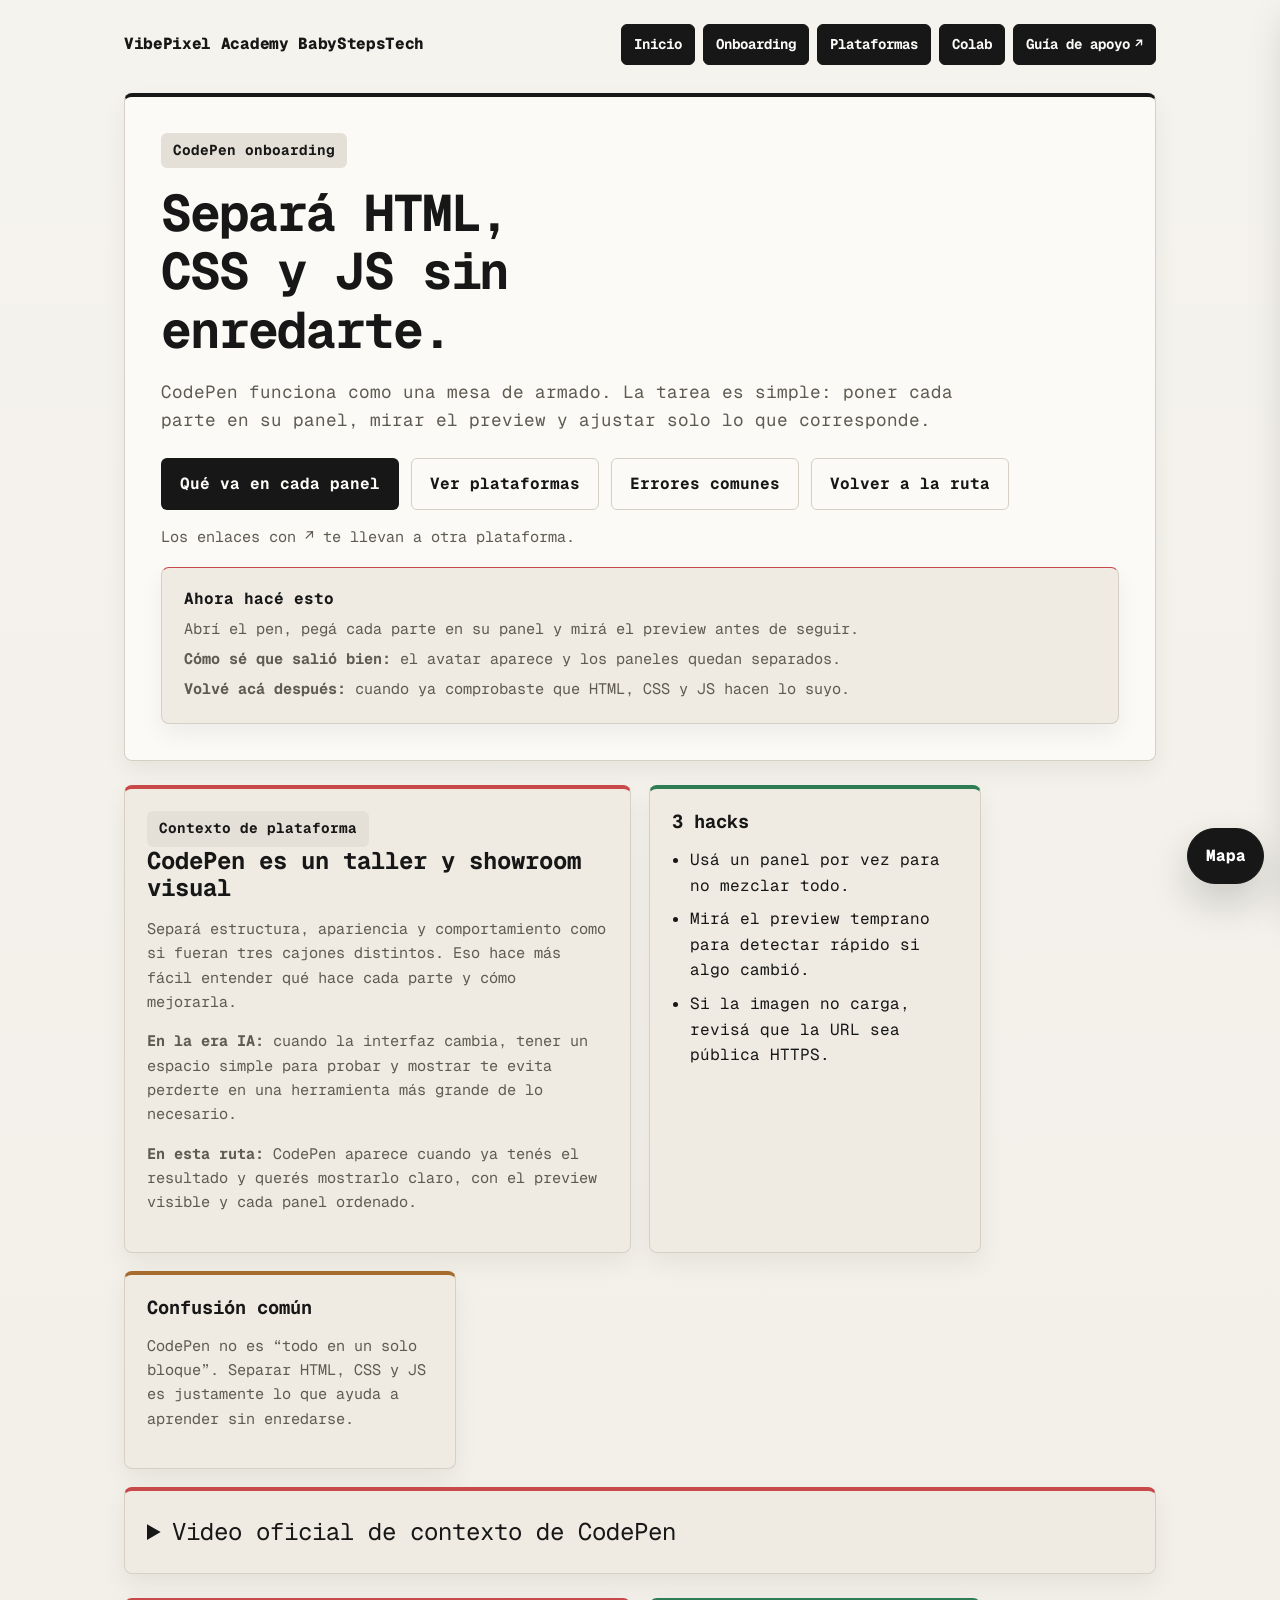
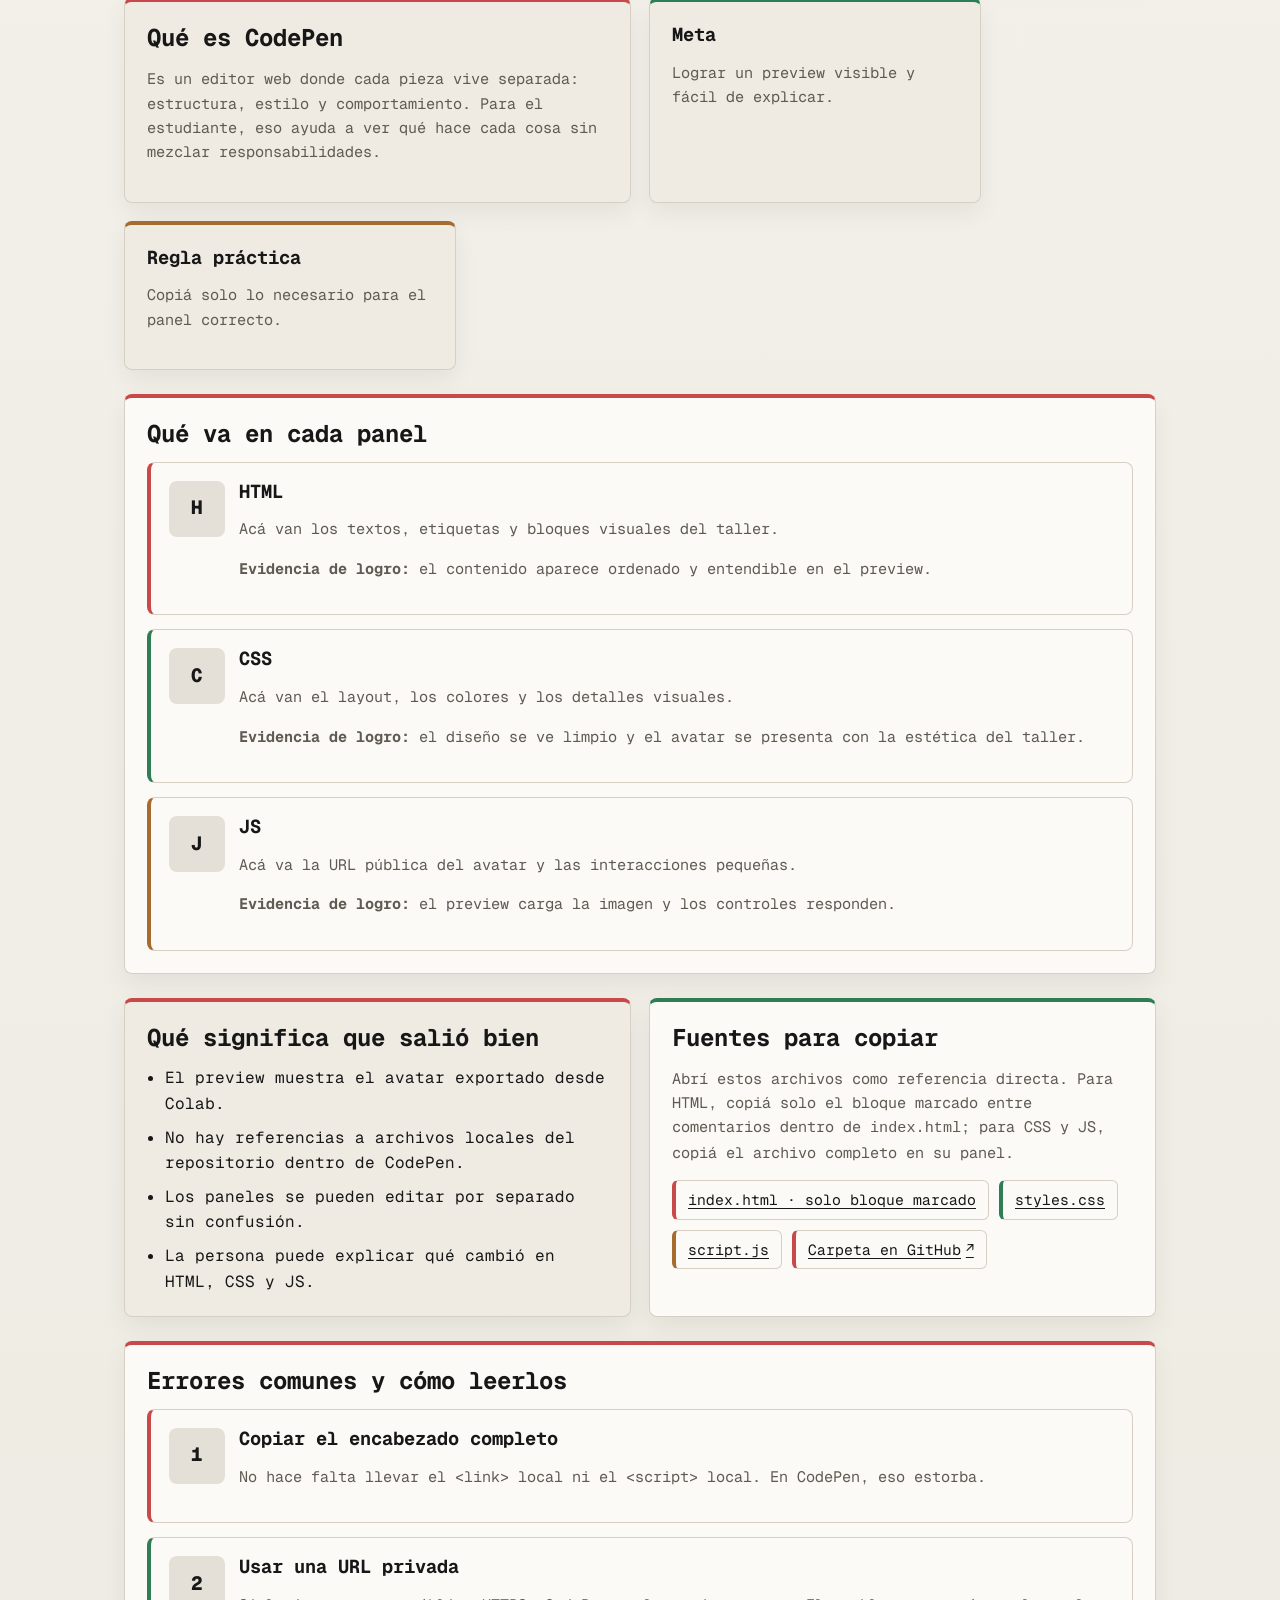
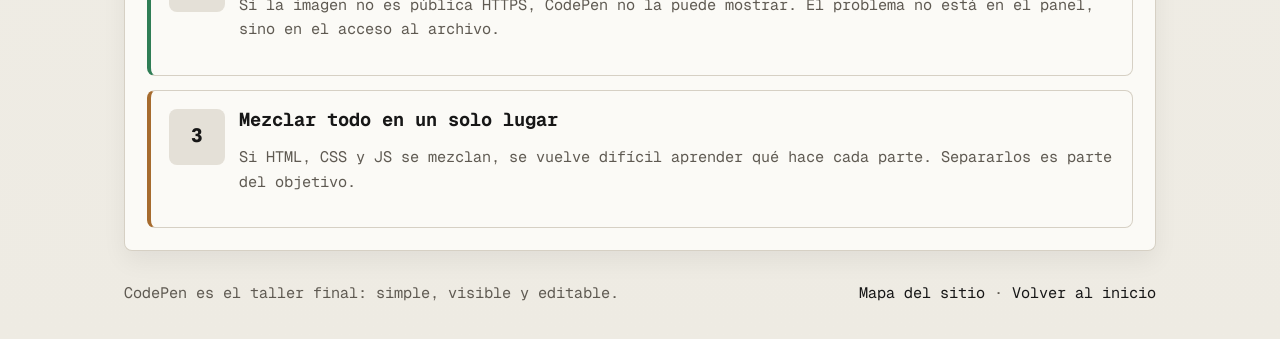
==== commit 705364fc: "docs: clarify external platform links" ====
--- a/codepen-onboarding.html
+++ b/codepen-onboarding.html
@@ -31,7 +31,7 @@
           <a href="onboarding.html">Onboarding</a>
           <a href="platforms.html">Plataformas</a>
           <a href="colab-onboarding.html">Colab</a>
-          <a href="https://github.com/HaroldSthid/VibePixel-AcademyBabyStepsTech/blob/main/artifacts/codepen/README.md">Guía de apoyo</a>
+          <a href="https://github.com/HaroldSthid/VibePixel-AcademyBabyStepsTech/blob/main/artifacts/codepen/README.md" class="external-link">Guía de apoyo <span aria-hidden="true" class="external-link__icon">↗</span><span class="external-link__sr-only">. Abre otra plataforma.</span></a>
         </nav>
       </header>
 
@@ -46,6 +46,7 @@
             <a class="button secondary" href="#errores">Errores comunes</a>
             <a class="button secondary" href="onboarding.html">Volver a la ruta</a>
           </div>
+          <p class="meta">Los enlaces con ↗ te llevan a otra plataforma.</p>
           <article class="card soft checkpoint">
             <h2 class="checkpoint-title">Ahora hacé esto</h2>
             <p class="meta">Abrí el pen, pegá cada parte en su panel y mirá el preview antes de seguir.</p>
@@ -147,7 +148,7 @@
               <span class="pill"><a href="artifacts/codepen/index.html">index.html · solo bloque marcado</a></span>
               <span class="pill"><a href="artifacts/codepen/styles.css">styles.css</a></span>
               <span class="pill"><a href="artifacts/codepen/script.js">script.js</a></span>
-              <span class="pill"><a href="https://github.com/HaroldSthid/VibePixel-AcademyBabyStepsTech/tree/main/artifacts/codepen">Carpeta en GitHub</a></span>
+              <span class="pill"><a href="https://github.com/HaroldSthid/VibePixel-AcademyBabyStepsTech/tree/main/artifacts/codepen" class="external-link">Carpeta en GitHub <span aria-hidden="true" class="external-link__icon">↗</span><span class="external-link__sr-only">. Abre otra plataforma.</span></a></span>
             </div>
           </article>
         </section>
--- a/assets/site-map.css
+++ b/assets/site-map.css
@@ -266,6 +266,29 @@
   color: var(--site-map-text);
 }
 
+.external-link {
+  display: inline-flex;
+  align-items: center;
+  gap: 0.3rem;
+}
+
+.external-link__icon {
+  font-size: 0.95em;
+  line-height: 1;
+}
+
+.external-link__sr-only {
+  position: absolute;
+  width: 1px;
+  height: 1px;
+  padding: 0;
+  margin: -1px;
+  overflow: hidden;
+  clip-path: inset(50%);
+  white-space: nowrap;
+  border: 0;
+}
+
 @media (max-width: 720px) {
   .site-map__drawer {
     width: min(100vw, 30rem);
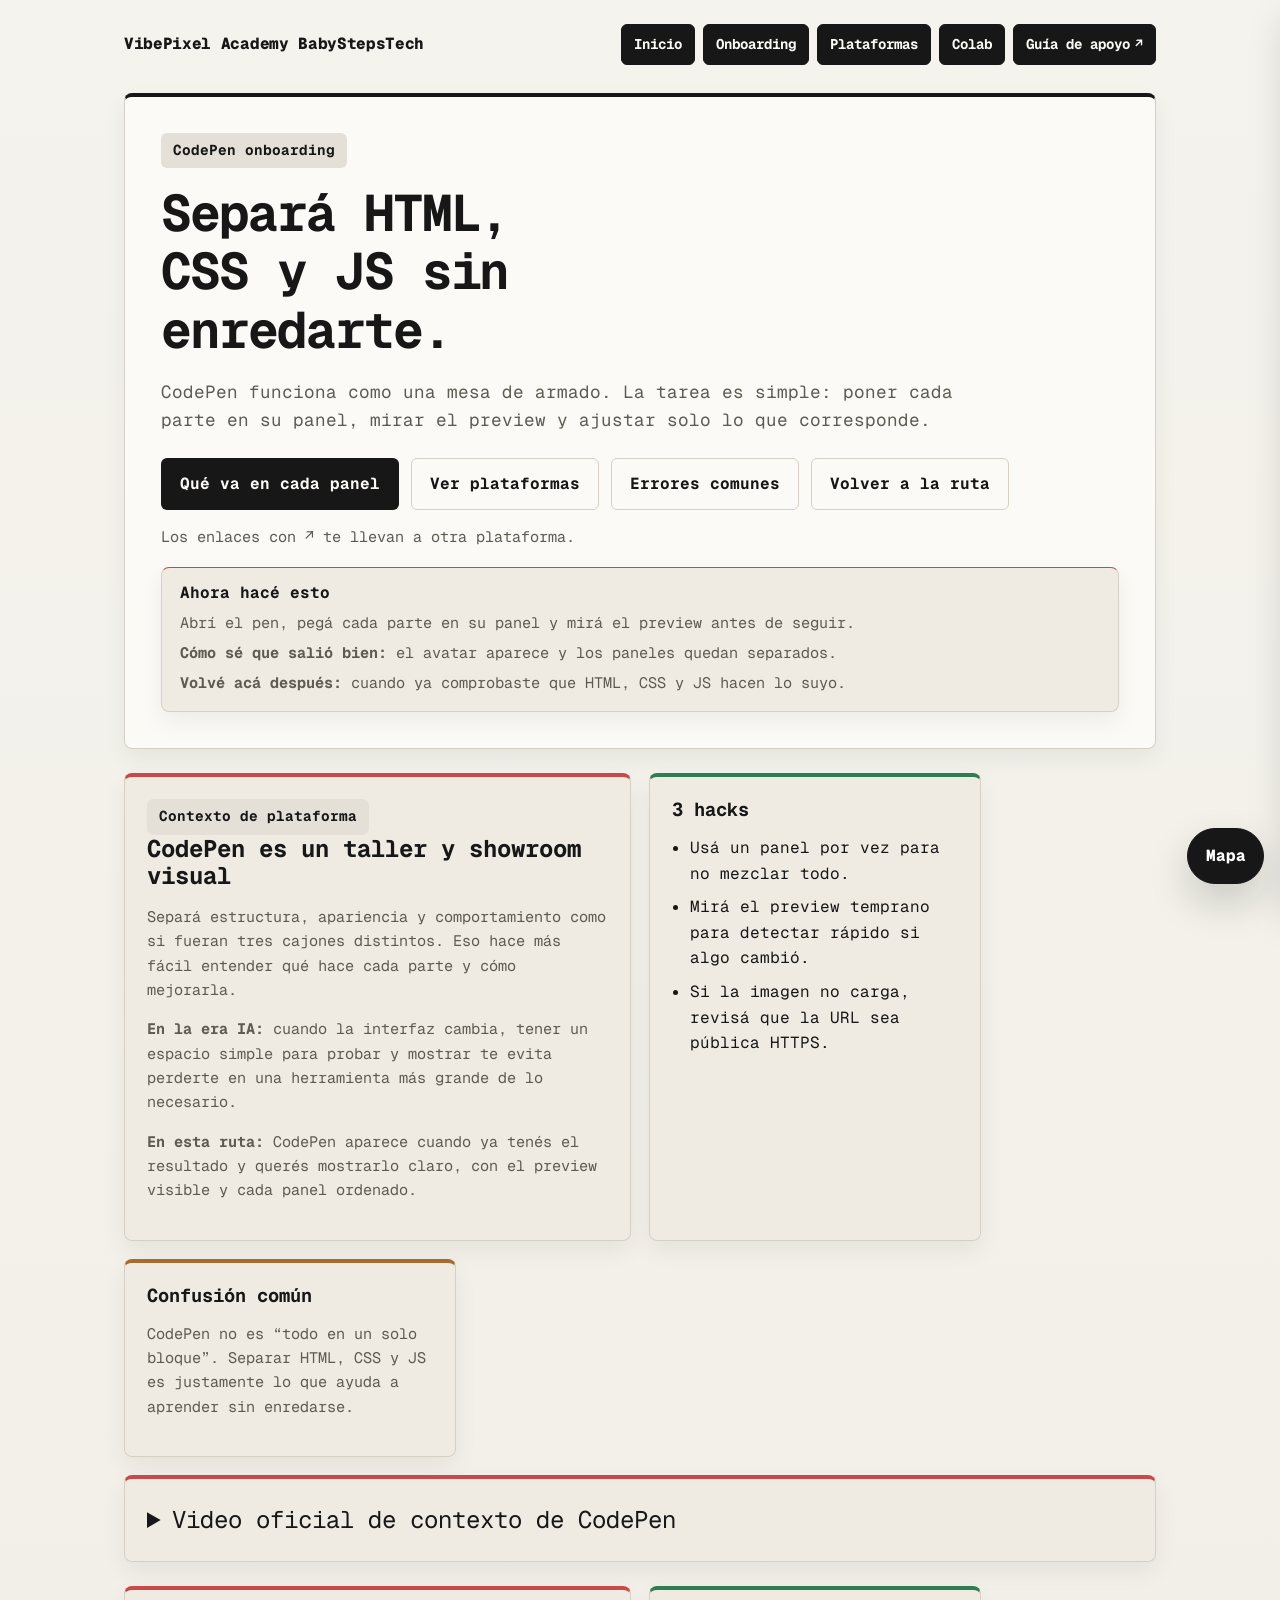
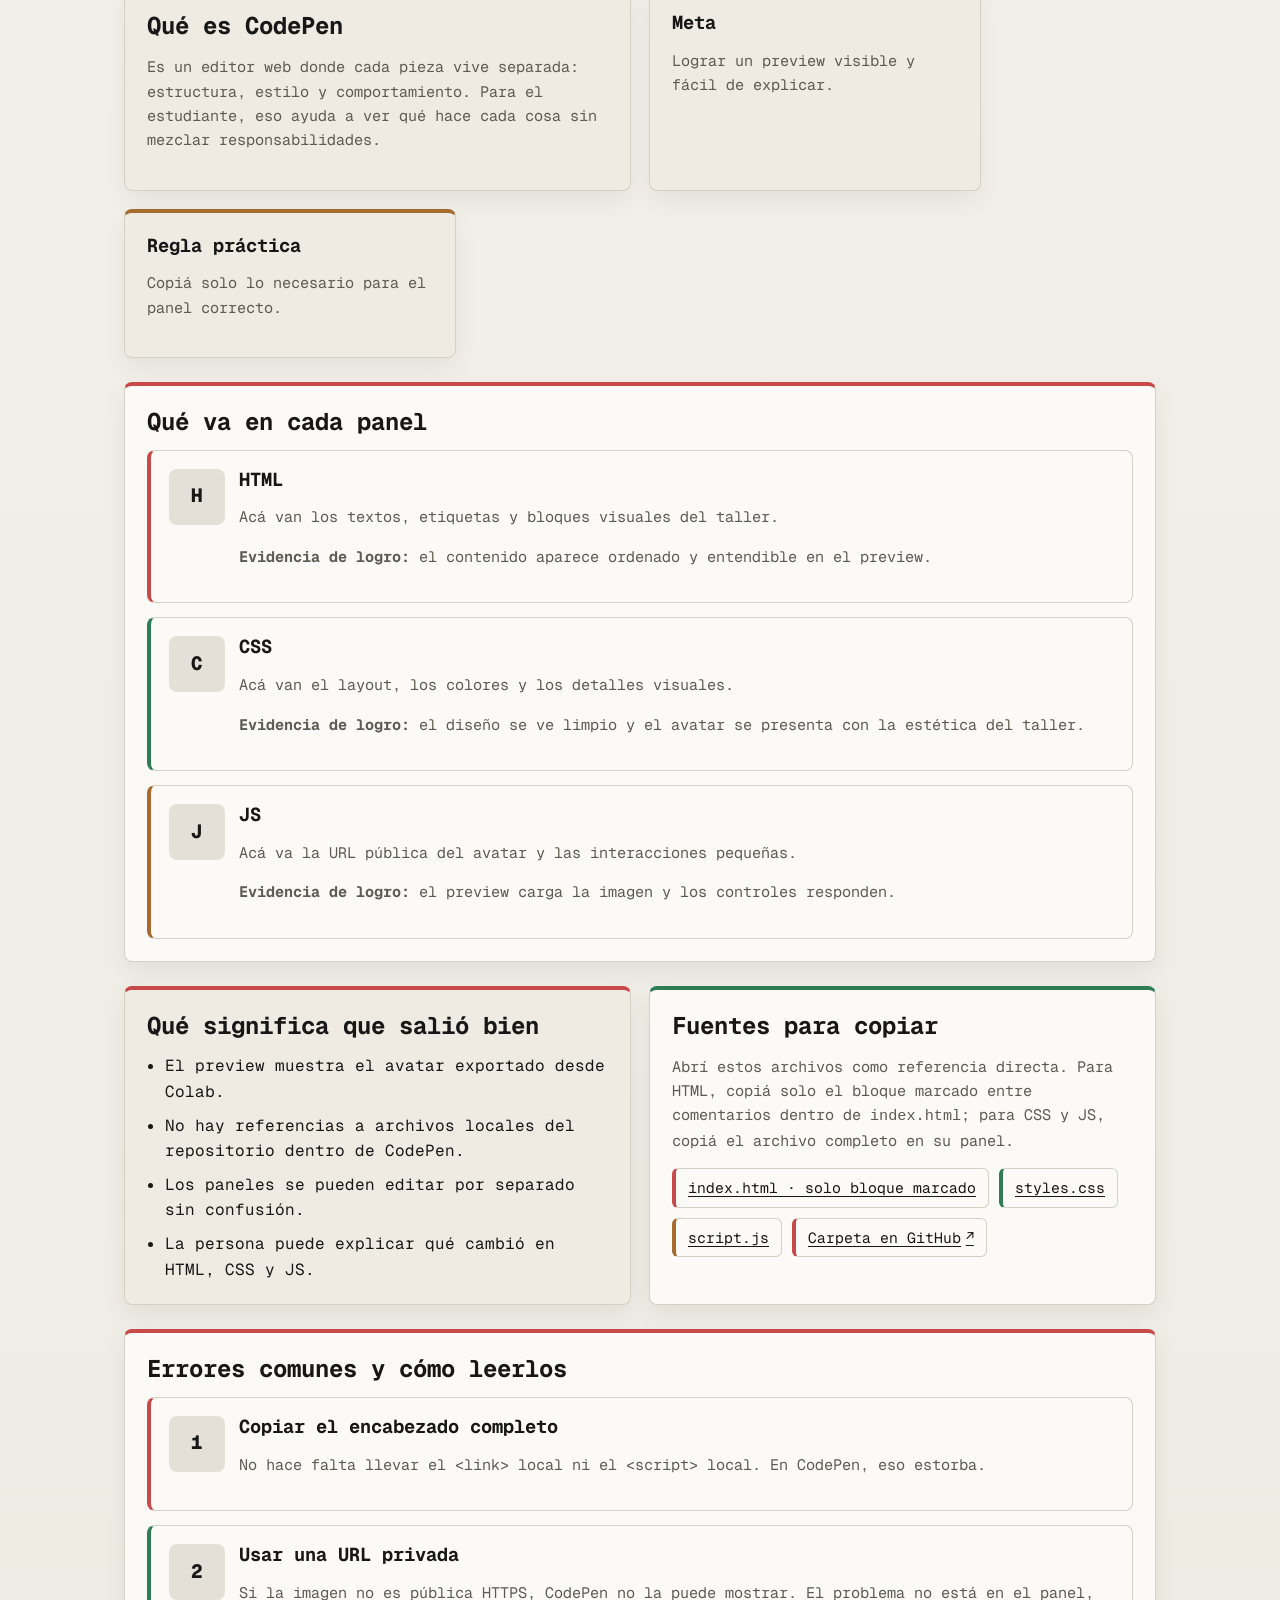
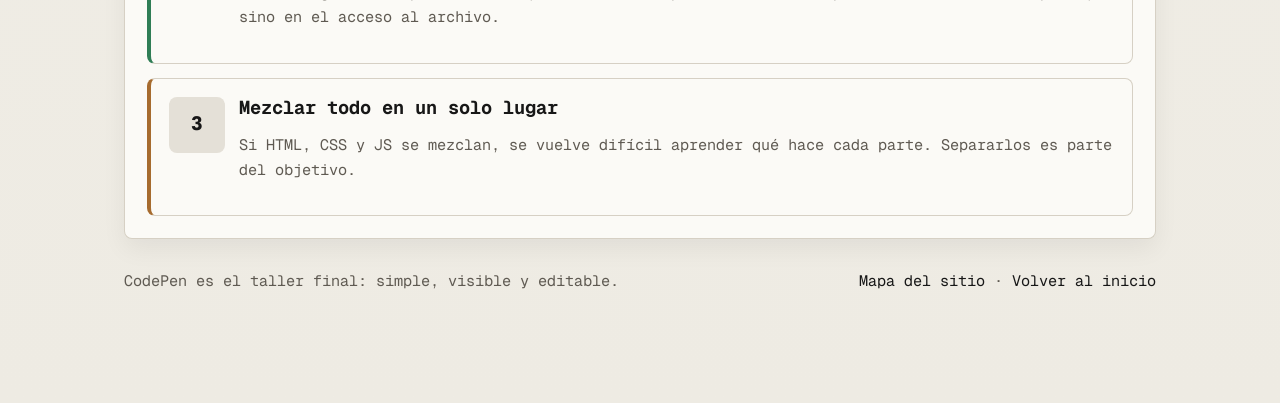
==== commit 76f968c1: "docs: extract shared learning site styles" ====
--- a/codepen-onboarding.html
+++ b/codepen-onboarding.html
@@ -9,17 +9,55 @@
       content="Guía no técnica para entender qué va en HTML, CSS y JS dentro de CodePen y cómo reconocer que funciona."
     />
     <link rel="stylesheet" href="assets/site-map.css" />
+    <link rel="stylesheet" href="assets/learning-site.css" />
     <style>
-      @import url("https://fonts.googleapis.com/css2?family=Geist+Mono:wght@400;500;700;800&display=swap");
-      :root { color-scheme: light; --bg:#f4f2eb; --surface:#fbfaf6; --surface-alt:#efebe2; --text:#171717; --muted:#5f5a52; --brand:#171717; --brand-soft:#e4e0d7; --border:#d6d0c4; --accent-red:#c84949; --accent-green:#2f7d55; --accent-amber:#a66b2e; --shadow:0 10px 24px rgba(17,17,17,.06); --radius:8px; --max:1080px; }
-      * { box-sizing:border-box; } html { scroll-behavior:smooth; }
-      body { margin:0; font-family:"Geist Mono", ui-monospace, SFMono-Regular, Menlo, Monaco, Consolas, monospace; color:var(--text); line-height:1.6; background:linear-gradient(180deg,#f5f3ed 0%,#eeebe3 100%); }
-      a { color:var(--brand); text-decoration:underline; text-decoration-thickness:1px; text-underline-offset:.18em; } a:hover { text-decoration-thickness:2px; } a:focus-visible, .button:focus-visible { outline:2px solid var(--brand); outline-offset:3px; }
-      .shell { max-width:var(--max); margin:0 auto; padding:24px; } .topbar, .footer { display:flex; justify-content:space-between; gap:16px; align-items:center; } .topbar { margin-bottom:28px; } .brand { font-weight:800; letter-spacing:-.02em; } .nav { display:flex; flex-wrap:wrap; gap:8px; } .nav a, .button, .footer a { text-decoration:none; } .nav a { display:inline-flex; align-items:center; min-height:36px; padding:8px 12px; border:1px solid var(--brand); border-radius:6px; background:var(--brand); color:var(--surface); font-size:.88rem; font-weight:700; }
-      .hero, .card { background:var(--surface); border:1px solid var(--border); border-top:4px solid var(--brand); border-radius:var(--radius); box-shadow:var(--shadow); } .hero { padding:36px; } .eyebrow { display:inline-flex; align-items:center; gap:8px; margin:0; padding:6px 12px; border-radius:6px; background:var(--brand-soft); color:var(--brand); font-size:.9rem; font-weight:700; }
-      h1, h2, h3 { margin:0 0 14px; line-height:1.15; } h1 { max-width:14ch; margin-top:16px; font-size:clamp(2.2rem,4vw,4rem); letter-spacing:-.04em; } .lead { max-width:72ch; color:var(--muted); font-size:1.1rem; } .actions { display:flex; flex-wrap:wrap; gap:12px; margin-top:24px; } .button { display:inline-flex; align-items:center; justify-content:center; padding:12px 18px; border:1px solid transparent; border-radius:6px; font-weight:700; } .button.primary { background:var(--brand); color:var(--surface); } .button.secondary { border-color:var(--border); color:var(--text); } .checkpoint { margin-top:18px; padding:16px 18px; border:1px solid var(--border); border-radius:var(--radius); background:var(--surface-alt); } .checkpoint-title { margin:0 0 8px; font-size:1rem; } .checkpoint .meta { margin:0; } .checkpoint .meta + .meta { margin-top:6px; }
-      .section { margin-top:24px; } .grid { display:grid; gap:18px; } .grid.cards { grid-template-columns:repeat(12, minmax(0, 1fr)); } .card { grid-column:span 4; padding:22px; } .card:nth-of-type(3n + 1) { border-top-color:var(--accent-red); } .card:nth-of-type(3n + 2) { border-top-color:var(--accent-green); } .card:nth-of-type(3n) { border-top-color:var(--accent-amber); } .card.wide { grid-column:span 6; } .card.full { grid-column:1 / -1; } .card.soft { background:var(--surface-alt); } .section-title { font-size:1.5rem; } .meta { color:var(--muted); font-size:.95rem; } .list { margin:0; padding-left:18px; } .list li + li { margin-top:8px; } .timeline { display:grid; gap:14px; } .step { display:grid; grid-template-columns:56px 1fr; gap:14px; align-items:start; padding:18px; border:1px solid var(--border); border-left:4px solid var(--brand); border-radius:var(--radius); background:var(--surface); } .step:nth-child(3n + 1) { border-left-color:var(--accent-red); } .step:nth-child(3n + 2) { border-left-color:var(--accent-green); } .step:nth-child(3n) { border-left-color:var(--accent-amber); } .step-number { display:grid; width:56px; height:56px; place-items:center; border-radius:8px; background:var(--brand-soft); color:var(--brand); font-size:1.2rem; font-weight:800; } .pill-row { display:flex; flex-wrap:wrap; gap:10px; } .pill { padding:7px 12px; border:1px solid var(--border); border-left:4px solid var(--brand); border-radius:6px; background:var(--surface); color:var(--muted); font-size:.92rem; } .pill:nth-child(3n + 1) { border-left-color:var(--accent-red); } .pill:nth-child(3n + 2) { border-left-color:var(--accent-green); } .pill:nth-child(3n) { border-left-color:var(--accent-amber); } .footer { margin:30px 0 10px; color:var(--muted); font-size:.95rem; }
-      @media (max-width:860px) { .card, .card.wide { grid-column:1 / -1; } .topbar, .footer { flex-direction:column; align-items:flex-start; } .hero { padding:24px; } } @media (max-width:600px) { .shell { padding:16px; } .step { grid-template-columns:1fr; } .step-number { width:48px; height:48px; } }
+      h1 {
+        max-width: 14ch;
+      }
+
+      .checkpoint {
+        margin-top: 18px;
+        padding: 16px 18px;
+        border: 1px solid var(--border);
+        border-radius: var(--radius);
+        background: var(--surface-alt);
+      }
+
+      .checkpoint-title {
+        margin: 0 0 8px;
+        font-size: 1rem;
+      }
+
+      .checkpoint .meta {
+        margin: 0;
+      }
+
+      .checkpoint .meta + .meta {
+        margin-top: 6px;
+      }
+
+      .video-shell {
+        margin-top: 14px;
+        border: 1px solid var(--border);
+        border-radius: 12px;
+        overflow: hidden;
+        background: #f8f5ee;
+      }
+
+      .video-shell iframe {
+        display: block;
+        width: 100%;
+        aspect-ratio: 16 / 9;
+        border: 0;
+      }
+
+      .video-copy {
+        margin: 0;
+        padding: 14px 16px;
+        border-top: 1px solid var(--border);
+        background: #fff;
+        color: var(--muted);
+      }
     </style>
   </head>
   <body data-site-key="codepen" data-site-root="">
--- a/assets/site-map.css
+++ b/assets/site-map.css
@@ -11,6 +11,10 @@
   --site-map-border: var(--border, #d6d0c4);
   --site-map-brand: var(--brand, #171717);
   --site-map-shadow: 0 18px 40px rgba(17, 17, 17, 0.18);
+}
+
+body[data-site-key] {
+  padding-bottom: calc(4.75rem + env(safe-area-inset-bottom));
 }
 
 .site-map__toggle {
@@ -290,6 +294,10 @@
 }
 
 @media (max-width: 720px) {
+  body[data-site-key] {
+    padding-bottom: calc(5.5rem + env(safe-area-inset-bottom));
+  }
+
   .site-map__drawer {
     width: min(100vw, 30rem);
   }
--- a/assets/learning-site.css
+++ b/assets/learning-site.css
@@ -0,0 +1,349 @@
+@import url("https://fonts.googleapis.com/css2?family=Geist+Mono:wght@400;500;700;800&display=swap");
+
+:root {
+  color-scheme: light;
+  --bg: #f4f2eb;
+  --surface: #fbfaf6;
+  --surface-alt: #efebe2;
+  --text: #171717;
+  --muted: #5f5a52;
+  --brand: #171717;
+  --brand-soft: #e4e0d7;
+  --border: #d6d0c4;
+  --accent-red: #c84949;
+  --accent-green: #2f7d55;
+  --accent-amber: #a66b2e;
+  --shadow: 0 10px 24px rgba(17, 17, 17, 0.06);
+  --radius: 8px;
+  --max: 1080px;
+}
+
+* {
+  box-sizing: border-box;
+}
+
+html {
+  scroll-behavior: smooth;
+}
+
+body {
+  margin: 0;
+  font-family: "Geist Mono", ui-monospace, SFMono-Regular, Menlo, Monaco, Consolas, monospace;
+  color: var(--text);
+  line-height: 1.6;
+  background: linear-gradient(180deg, #f5f3ed 0%, #eeebe3 100%);
+}
+
+a {
+  color: var(--brand);
+  text-decoration: underline;
+  text-decoration-thickness: 1px;
+  text-underline-offset: 0.18em;
+}
+
+a:focus-visible,
+.button:focus-visible {
+  outline: 2px solid var(--brand);
+  outline-offset: 3px;
+}
+
+img {
+  max-width: 100%;
+  display: block;
+}
+
+.shell {
+  max-width: var(--max);
+  margin: 0 auto;
+  padding: 24px;
+}
+
+.topbar,
+.footer {
+  display: flex;
+  justify-content: space-between;
+  gap: 16px;
+  align-items: center;
+}
+
+.topbar {
+  margin-bottom: 28px;
+}
+
+.brand {
+  font-weight: 800;
+  letter-spacing: -0.02em;
+}
+
+.nav {
+  display: flex;
+  flex-wrap: wrap;
+  gap: 8px;
+}
+
+.nav a,
+.button,
+.footer a {
+  text-decoration: none;
+}
+
+.nav a {
+  display: inline-flex;
+  align-items: center;
+  min-height: 36px;
+  padding: 8px 12px;
+  border: 1px solid var(--brand);
+  border-radius: 6px;
+  background: var(--brand);
+  color: var(--surface);
+  font-size: 0.88rem;
+  font-weight: 700;
+  transition: background 160ms ease, color 160ms ease, transform 160ms ease;
+}
+
+.nav a:hover,
+.nav a:focus-visible {
+  background: #000;
+  color: #fff;
+  text-decoration: none;
+  transform: translateY(-1px);
+}
+
+.hero,
+.card {
+  background: var(--surface);
+  border: 1px solid var(--border);
+  border-top: 4px solid var(--brand);
+  border-radius: var(--radius);
+  box-shadow: var(--shadow);
+}
+
+.hero {
+  padding: 36px;
+}
+
+.eyebrow {
+  display: inline-flex;
+  align-items: center;
+  gap: 8px;
+  margin: 0;
+  padding: 6px 12px;
+  border-radius: 6px;
+  background: var(--brand-soft);
+  color: var(--brand);
+  font-size: 0.9rem;
+  font-weight: 700;
+}
+
+h1,
+h2,
+h3 {
+  margin: 0 0 14px;
+  line-height: 1.15;
+}
+
+h1 {
+  margin-top: 16px;
+  font-size: clamp(2.2rem, 4vw, 4rem);
+  letter-spacing: -0.04em;
+}
+
+.lead {
+  max-width: 72ch;
+  color: var(--muted);
+  font-size: 1.1rem;
+}
+
+.actions {
+  display: flex;
+  flex-wrap: wrap;
+  gap: 12px;
+  margin-top: 24px;
+}
+
+.button {
+  display: inline-flex;
+  align-items: center;
+  justify-content: center;
+  padding: 12px 18px;
+  border: 1px solid transparent;
+  border-radius: 6px;
+  font-weight: 700;
+}
+
+.button.primary {
+  background: var(--brand);
+  color: var(--surface);
+}
+
+.button.secondary {
+  border-color: var(--border);
+  color: var(--text);
+}
+
+.section {
+  margin-top: 24px;
+}
+
+.grid {
+  display: grid;
+  gap: 18px;
+}
+
+.grid.cards {
+  grid-template-columns: repeat(12, minmax(0, 1fr));
+}
+
+.card {
+  grid-column: span 4;
+  padding: 22px;
+}
+
+.card:nth-of-type(3n + 1) {
+  border-top-color: var(--accent-red);
+}
+
+.card:nth-of-type(3n + 2) {
+  border-top-color: var(--accent-green);
+}
+
+.card:nth-of-type(3n) {
+  border-top-color: var(--accent-amber);
+}
+
+.card.wide {
+  grid-column: span 6;
+}
+
+.card.full {
+  grid-column: 1 / -1;
+}
+
+.card.soft {
+  background: var(--surface-alt);
+}
+
+.section-title {
+  font-size: 1.5rem;
+}
+
+.meta {
+  color: var(--muted);
+  font-size: 0.95rem;
+}
+
+.list {
+  margin: 0;
+  padding-left: 18px;
+}
+
+.list li + li {
+  margin-top: 8px;
+}
+
+.timeline {
+  display: grid;
+  gap: 14px;
+}
+
+.step {
+  display: grid;
+  grid-template-columns: 56px 1fr;
+  gap: 14px;
+  align-items: start;
+  padding: 18px;
+  border: 1px solid var(--border);
+  border-left: 4px solid var(--brand);
+  border-radius: var(--radius);
+  background: var(--surface);
+}
+
+.step:nth-child(3n + 1) {
+  border-left-color: var(--accent-red);
+}
+
+.step:nth-child(3n + 2) {
+  border-left-color: var(--accent-green);
+}
+
+.step:nth-child(3n) {
+  border-left-color: var(--accent-amber);
+}
+
+.step-number {
+  display: grid;
+  width: 56px;
+  height: 56px;
+  place-items: center;
+  border-radius: 8px;
+  background: var(--brand-soft);
+  color: var(--brand);
+  font-size: 1.2rem;
+  font-weight: 800;
+}
+
+.pill-row {
+  display: flex;
+  flex-wrap: wrap;
+  gap: 10px;
+}
+
+.pill {
+  padding: 7px 12px;
+  border: 1px solid var(--border);
+  border-left: 4px solid var(--brand);
+  border-radius: 6px;
+  background: var(--surface);
+  color: var(--muted);
+  font-size: 0.92rem;
+}
+
+.pill:nth-child(3n + 1) {
+  border-left-color: var(--accent-red);
+}
+
+.pill:nth-child(3n + 2) {
+  border-left-color: var(--accent-green);
+}
+
+.pill:nth-child(3n) {
+  border-left-color: var(--accent-amber);
+}
+
+.footer {
+  margin: 30px 0 10px;
+  color: var(--muted);
+  font-size: 0.95rem;
+}
+
+@media (max-width: 860px) {
+  .card,
+  .card.wide {
+    grid-column: 1 / -1;
+  }
+
+  .topbar,
+  .footer {
+    flex-direction: column;
+    align-items: flex-start;
+  }
+
+  .hero {
+    padding: 24px;
+  }
+}
+
+@media (max-width: 600px) {
+  .shell {
+    padding: 16px;
+  }
+
+  .step {
+    grid-template-columns: 1fr;
+  }
+
+  .step-number {
+    width: 48px;
+    height: 48px;
+  }
+}
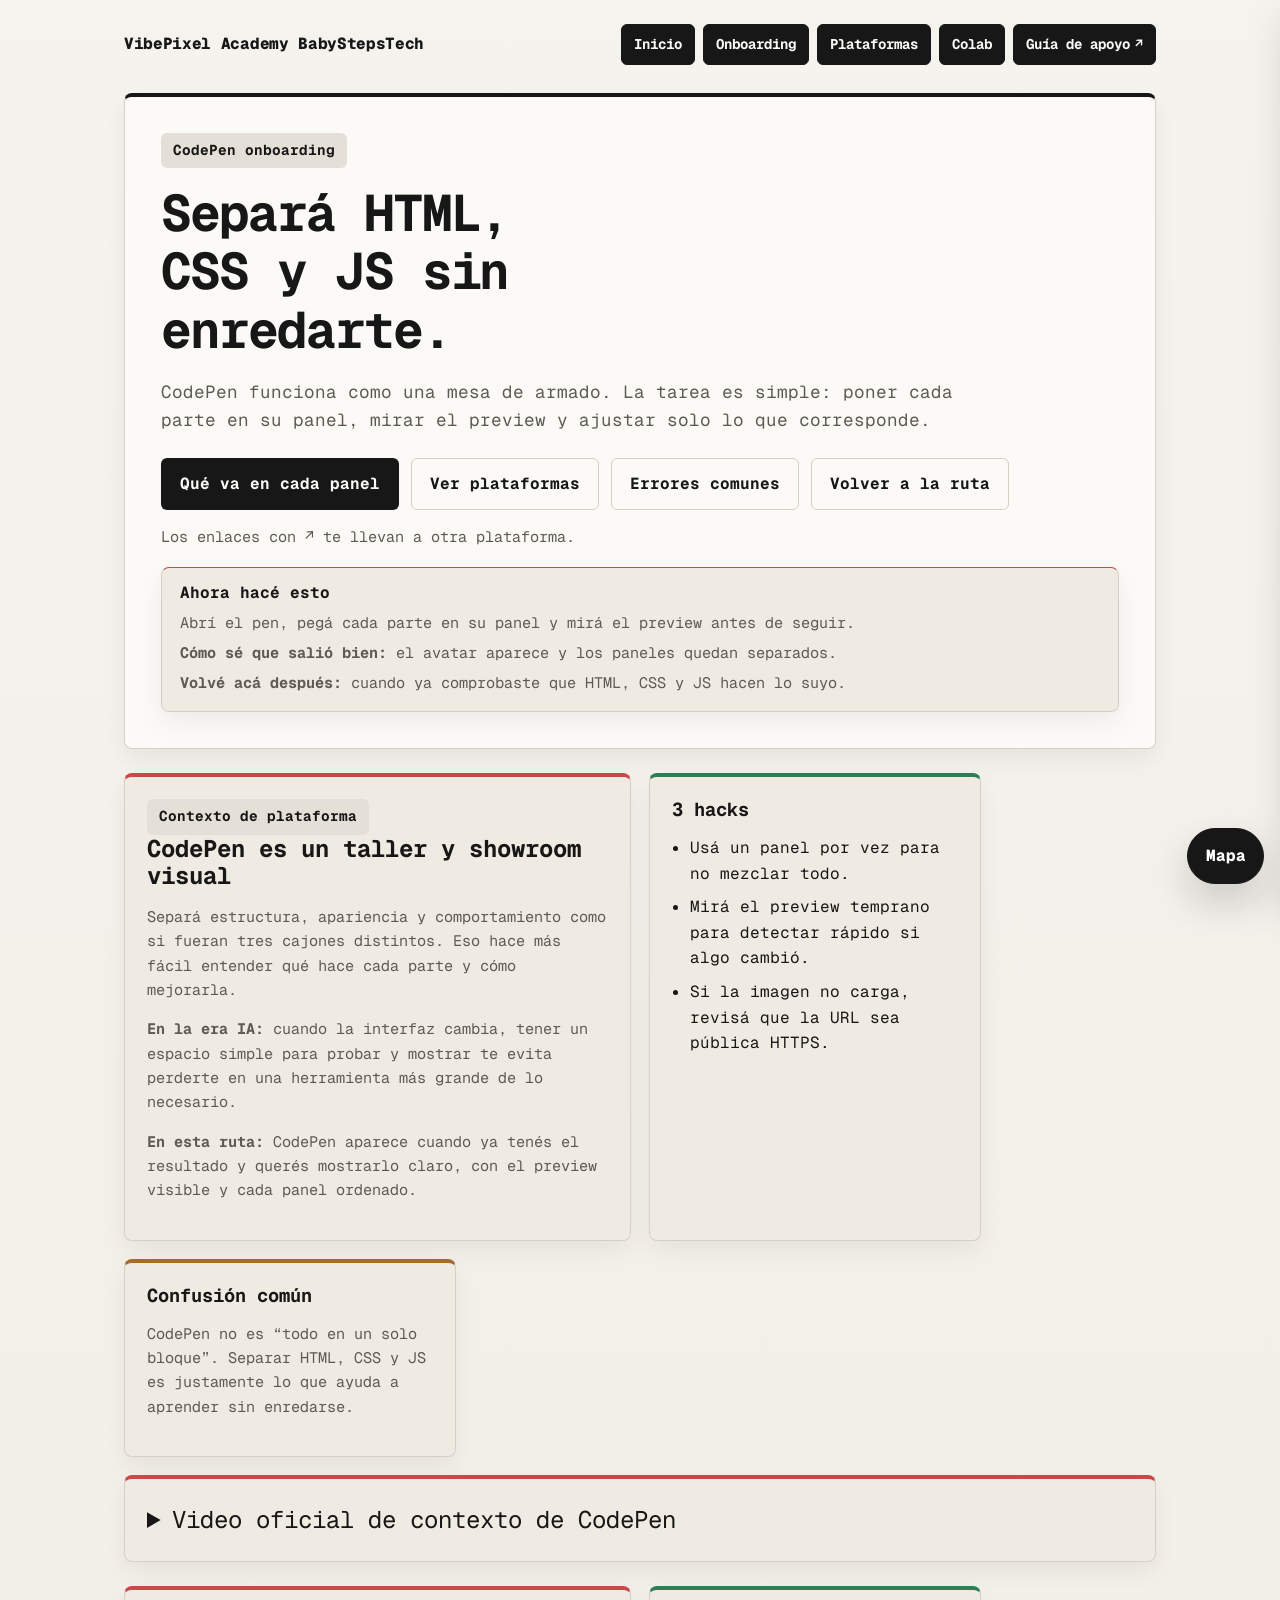
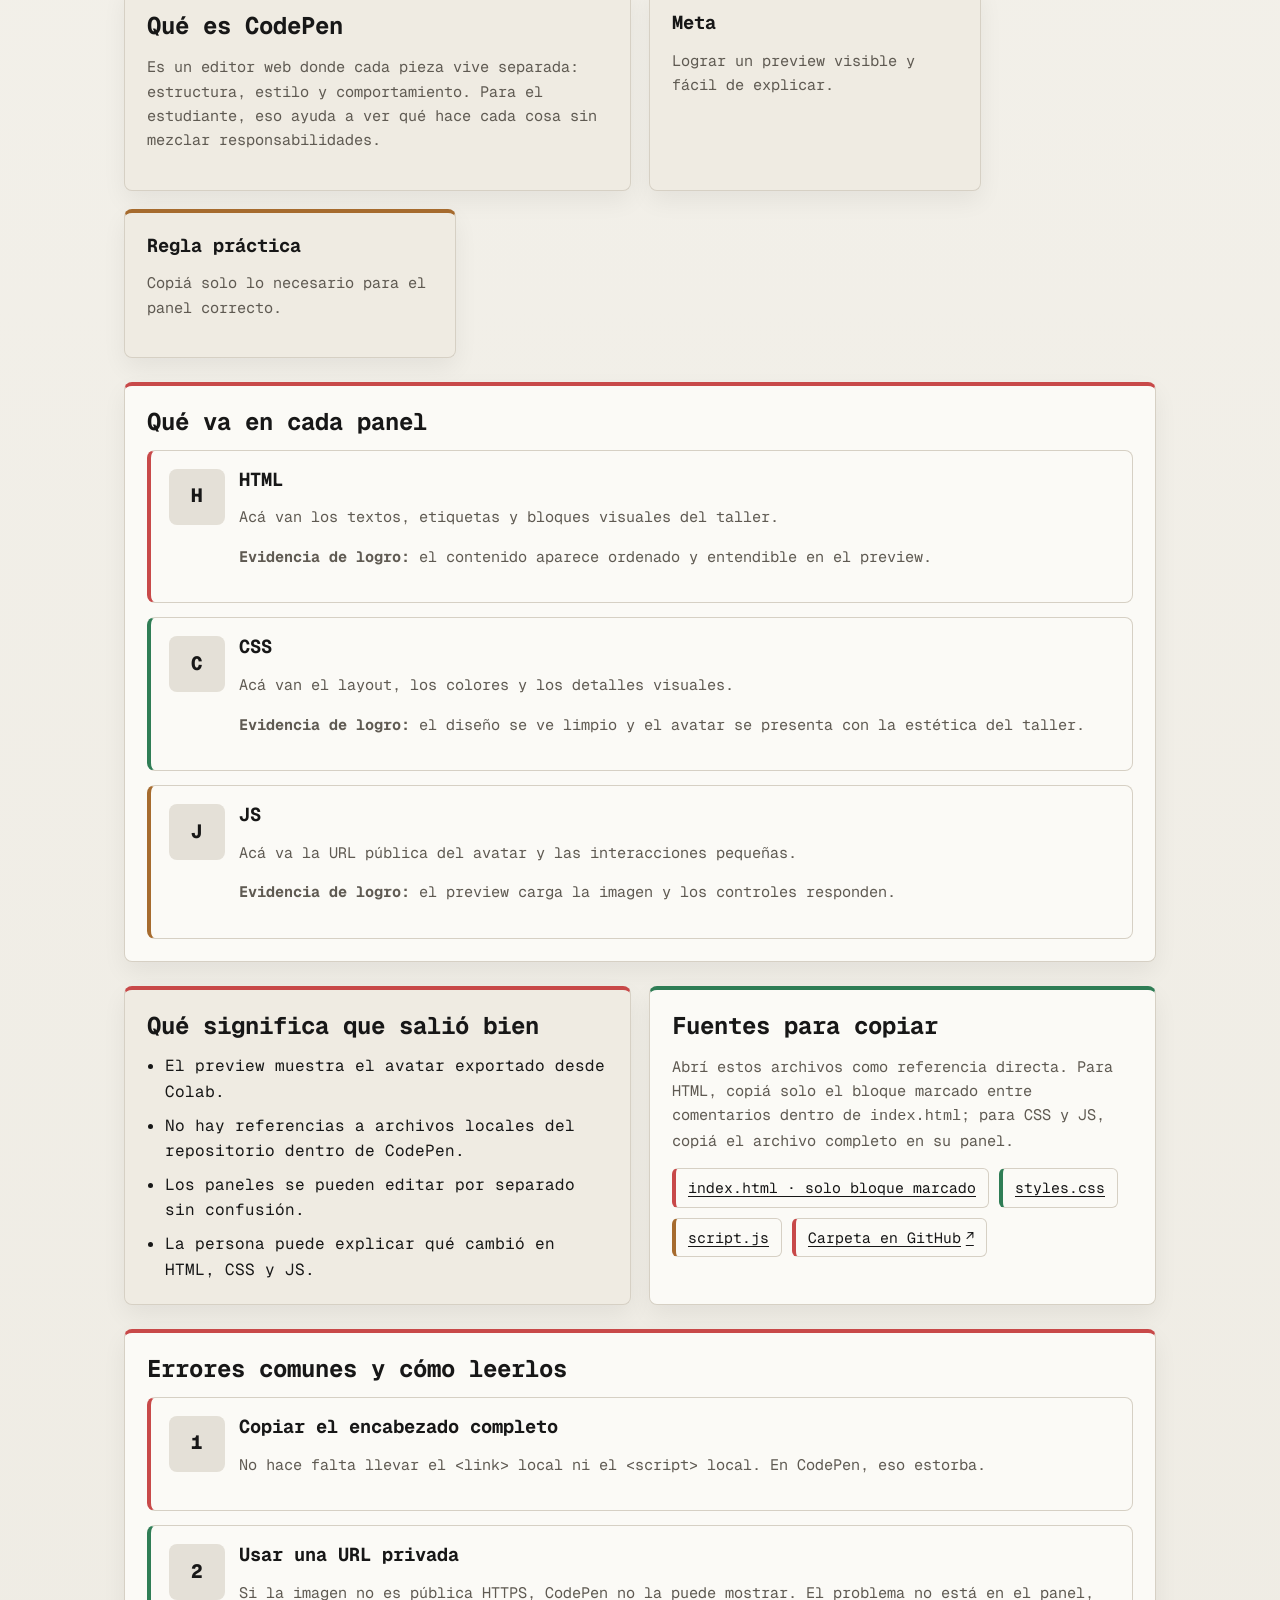
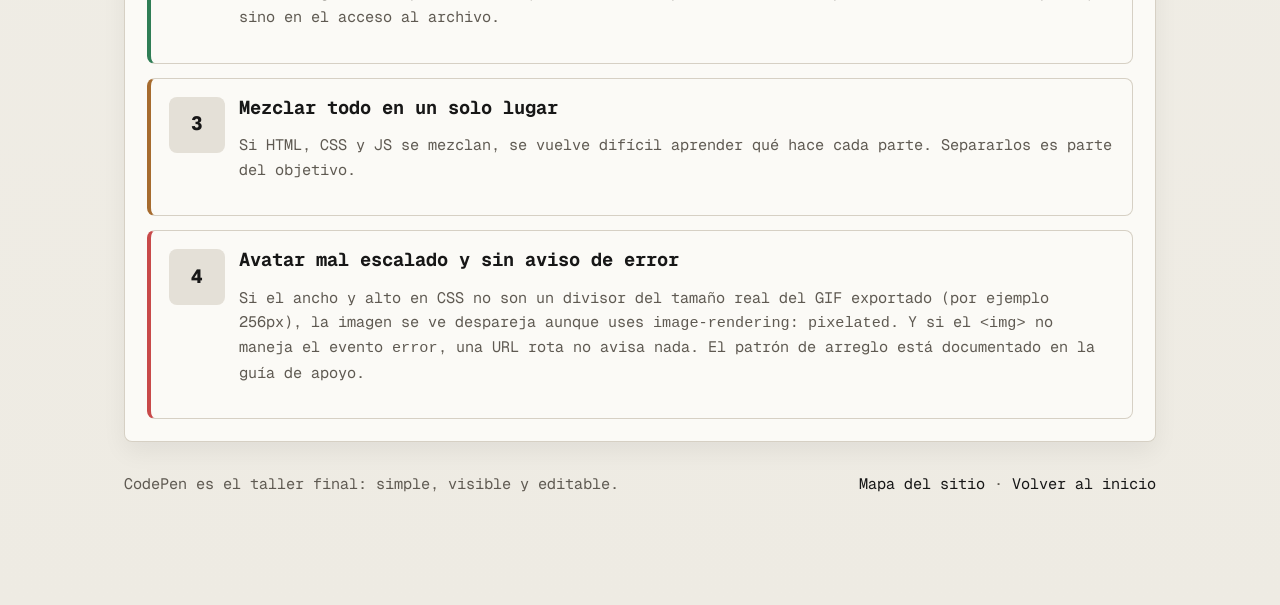
==== commit dcc3f7db: "docs: document CodePen image-sizing and error-fallback fix Capture the two issues found reviewing LI" ====
--- a/codepen-onboarding.html
+++ b/codepen-onboarding.html
@@ -216,6 +216,13 @@
                   <p class="meta">Si HTML, CSS y JS se mezclan, se vuelve difícil aprender qué hace cada parte. Separarlos es parte del objetivo.</p>
                 </div>
               </div>
+              <div class="step">
+                <div class="step-number">4</div>
+                <div>
+                  <h3>Avatar mal escalado y sin aviso de error</h3>
+                  <p class="meta">Si el ancho y alto en CSS no son un divisor del tamaño real del GIF exportado (por ejemplo 256px), la imagen se ve despareja aunque uses <code>image-rendering: pixelated</code>. Y si el <code>&lt;img&gt;</code> no maneja el evento <code>error</code>, una URL rota no avisa nada. El patrón de arreglo está documentado en la guía de apoyo.</p>
+                </div>
+              </div>
             </div>
           </article>
         </section>
